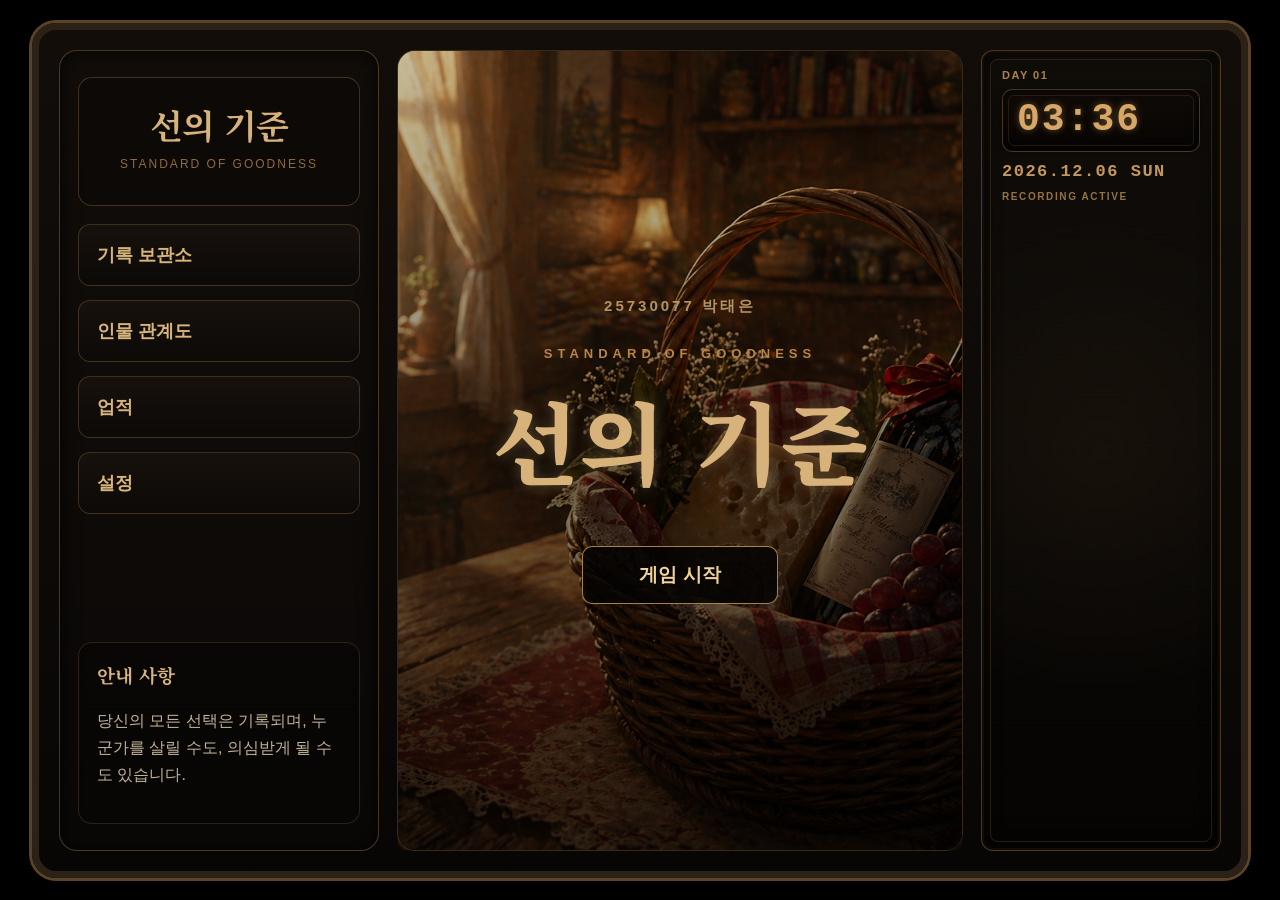
==== index.html @ c44185b0 "Initial commit" ====
<!DOCTYPE html>
<html lang="ko">
<head>
  <meta charset="UTF-8">
  <title>선의 기준</title>

  <!-- ============================== -->
  <!-- 스타일 연결 -->
  <!-- ============================== -->
  <link rel="stylesheet" href="style.css">
</head>

<body>

  <!-- ============================== -->
  <!-- 🎮 게임 전체 프레임 -->
  <!-- ============================== -->
  <div id="game">


    <!-- ============================== -->
    <!-- 📚 왼쪽 사이드 패널 -->
    <!-- ============================== -->
    <aside id="left-panel">

      <!-- 게임 로고 -->
      <div class="panel-logo">
        <h1>선의 기준</h1>
        <p>STANDARD OF GOODNESS</p>
      </div>

      <!-- 메뉴 버튼 -->
      <div class="side-menu">

      <button class="side-btn" id="archive-button">
      기록 보관소
       </button>

       <!-- 인물 관계도 버튼 -->
      <button class="side-btn" id="relation-button">
        인물 관계도
      </button>

        <button class="side-btn">
          업적
        </button>

        <button class="side-btn">
          설정
        </button>

      </div>

      <!-- 안내 문구 -->
      <div class="notice-box">
        <h3>안내 사항</h3>

      <p id="notice-text">
      당신의 모든 선택은 기록되며,
      누군가를 살릴 수도,
      의심받게 될 수도 있습니다.
    </p>
      </div>

    </aside>

    <!-- ============================== -->
    <!-- ✨ 구글 폰트 -->
    <!-- ============================== -->

    <link rel="preconnect" href="https://fonts.googleapis.com">
    <link rel="preconnect" href="https://fonts.gstatic.com" crossorigin>

    <link href="https://fonts.googleapis.com/css2?family=Noto+Serif+KR:wght@400;700;900&display=swap" rel="stylesheet">



    <!-- ============================== -->
    <!-- 🖥️ 중앙 메인 게임 화면 -->
    <!-- ============================== -->
    <main id="main-screen">


      
<!-- ============================== -->
<!-- 🌘 게임 시작 전 오프닝 -->
<!-- ============================== -->
<div id="start-overlay">

  <!-- 타이틀 화면 -->
  <div id="title-screen">
    <div class="start-student">
      25730077 박태은
    </div>

    <p class="start-subtitle">
      STANDARD OF GOODNESS
    </p>

    <h1 class="start-title">
      선의 기준
    </h1>

    <button id="real-start-button">
      게임 시작
    </button>
  </div>

  <!-- 제작자 메시지 화면 -->
  <div id="before-message-screen">
    <div class="before-message-box">

      <p>
      해당 게임은 스토리가 매우 중요하며,<br>
      스토리를 똑바로 읽지 않으시면 플레이와 몰입에 큰 지장이 있을 수 있습니다.<br>
<br>
      당신의 선택은, 한 사람과 한 아이의 가치관, 기준, 윤리를 뒤 흔들거라는걸 인지해 주시기 바랍니다.
      </p>

    </div>
  </div>

</div>



<!-- ============================== -->
<!-- 📊 상단 상태 정보 바 -->
<!-- ============================== -->
<div id="top-bar">

  <!-- 신뢰 수치 -->
  <div class="top-stat">
    <div class="stat-icon">
      <img src="images/icon1.png" alt="Trust Icon">
    </div>

    <div>
      <div class="stat-main">
        신뢰 <span id="trust-value">0</span>
      </div>

      <div class="stat-sub">
        TRUST
      </div>
    </div>
  </div>

  <div class="top-divider"></div>

  <!-- 의심 수치 -->
  <div class="top-stat">
    <div class="stat-icon">
      <img src="images/icon2.png" alt="Doubt Icon">
    </div>

    <div>
      <div class="stat-main">
        의심 <span id="doubt-value">0</span>
      </div>

      <div class="stat-sub">
        DOUBT
      </div>
    </div>
  </div>

  <div class="top-divider"></div>

  <!-- 정보 수치 -->
  <div class="top-stat">
    <div class="stat-icon">
      <img src="images/icon3.png" alt="Info Icon">
    </div>

    <div>
      <div class="stat-main">
        정보 <span id="info-value">0</span>
      </div>

      <div class="stat-sub">
        INFO
      </div>
    </div>
  </div>

  <div class="top-divider"></div>

<!-- 정신력 수치 -->
<div class="top-stat">
  <div class="stat-icon">
    <img src="images/icon4.png" alt="Mental Icon">
  </div>

  <div>
    <div class="stat-main">
      정신력 <span id="mental-value">10</span>
    </div>

    <div class="stat-sub">
      MENTAL
    </div>
  </div>
</div>

<!-- 현재 상태 -->
<div class="top-stat status-stat">
  <div>
    <div class="stat-main">
      <span id="route-status">상태: 불명</span>
    </div>

    <div class="stat-sub">
      STATUS : UNKNOWN
    </div>
  </div>
</div>

</div>

      <!-- ============================== -->
      <!-- 🖼️ 배경 화면 -->
      <!-- ============================== -->
      <div id="background"></div>


      <!-- ============================== -->
      <!-- 🌑 화면 페이드 효과 -->
      <!-- ============================== -->
      <div id="fade-screen"></div>


      <!-- ============================== -->
      <!-- 💬 대사 UI -->
      <!-- ============================== -->
      <div id="dialogue-ui">

        <!-- 화자 이름 -->
        <div id="speaker-name"></div>

        <!-- 대사 박스 -->
        <div id="dialogue-box">
          <p id="dialogue"></p>
        </div>

      </div>


      <!-- ============================== -->
      <!-- ⚔️ 선택지 영역 -->
      <!-- ============================== -->
      <div id="choices"></div>

      <!-- ============================== -->
      <!-- 🎲 정신력 주사위 연출 오버레이 -->
      <!-- ============================== -->
      <div id="mental-roll-overlay">
        <div id="mental-roll-box">
          <div class="mental-roll-title">MENTAL DAMAGE</div>
          <div id="mental-roll-number">0</div>
          <div id="mental-roll-text">정신력 피해를 계산 중입니다.</div>
          <div id="mental-roll-text">정신력 피해를 계산 중입니다.</div>

        <button id="mental-roll-confirm">
          확인
        </button>
        </div>
      </div>


      <!-- ============================== -->
      <!-- 🔔 아이템 획득 토스트 -->
      <!-- ============================== -->
      <div id="toast"></div>



      <!-- ============================== -->
      <!-- 🧺 인벤토리 버튼 -->
      <!-- ============================== -->
      <button id="inventory-button">
        <img src="images/Basket.svg" alt="Basket">
      </button>


      <!-- ============================== -->
      <!-- 🧺 인벤토리 패널 -->
      <!-- ============================== -->
      <div id="inventory-panel">

        <h3>바구니</h3>

        <ul id="inventory-list"></ul>

        <div id="item-description">
          아이템을 선택하세요.
        </div>

      </div>

    </main>

    <!-- ============================== -->
    <!-- 📁 기록 보관소 패널 -->
    <!-- ============================== -->
    <div id="record-panel">

      <h3>기록 보관소</h3>

      <ul id="record-list"></ul>

    </div>

    <!-- ============================== -->
    <!-- ⚙️ 설정 패널 -->
    <!-- ============================== -->
    <div id="settings-panel">

      <h3>설정</h3>

      <div class="setting-item">
        <label>배경 음악</label>
        <input type="range" id="master-volume" min="0" max="1" step="0.1" value="0.5">
      </div>

      <div class="setting-item">
        <label>타자 소리</label>
        <input type="range" id="typing-volume" min="0" max="1" step="0.1" value="0.35">
      </div>

      <div class="setting-item">
        <label>클릭 소리</label>
        <input type="range" id="click-volume" min="0" max="1" step="0.1" value="1">
      </div>

    </div>

    <!-- ============================== -->
    <!-- 👥 인물 관계도 패널 -->
    <!-- ============================== -->
    <div id="relation-panel">
      <h3>인물 관계도</h3>

      <ul id="relation-list">
        <li data-person="mother">엄마</li>
        <li data-person="father">아빠</li>
        <li data-person="grandmother">할머니</li>
        <li data-person="grandfather">할아버지</li>
      </ul>

      <div id="relation-description">
        인물을 선택하세요.
      </div>
    </div>



    <!-- ============================== -->
    <!-- 🕒 현재 시간 / 감시 기록 시간 -->
    <!-- ============================== -->
    <div class="info-card time-card">

     <div class="clock-label">
      DAY 01
    </div>

      <!-- ============================== -->
      <!-- 🕒 시간 표시 박스 -->
      <!-- ============================== -->
      <div class="clock-display">

        <div class="clock-time" id="clock-time">
          14:03
        </div>

      </div>

      <div class="clock-date" id="clock-date">
        2066.05.08 MON
      </div>

      <div class="clock-status">
        RECORDING ACTIVE
      </div>

    </div>

    </aside>

  </div>



  <!-- ============================== -->
  <!-- 📜 씬 데이터 -->
  <!-- ============================== -->
  <script src="scenes.js"></script>


  <!-- ============================== -->
  <!-- ⚙️ 메인 게임 로직 -->
  <!-- ============================== -->
  <script src="script.js"></script>

</body>
</html>
---- style.css ----
/* ============================= */
/* 전체 화면 중앙 정렬 */
/* ============================= */
body {
  margin: 0;
  background: black;
  color: white;
  font-family: sans-serif;

  height: 100vh;
  display: flex;
  justify-content: center;
  align-items: center;
}


/* ============================= */
/* 게임 화면 */
/* ============================= */
#game {
  width: 96vw;
  height: calc(90vw * 0.5625);
  max-width: 1750px;
  max-height: 720px;

  position: relative;
  overflow: hidden;

  background: black;
  border: 2px solid red;
}


/* ============================= */
/* 배경 이미지 */
/* ============================= */
#background {
  width: 100%;
  height: 100%;

  position: absolute;
  top: 0;
  left: 0;

  background-image: url("images/Scene1_BG.png");
  background-size: cover;
  background-position: center;
  background-repeat: no-repeat;

  z-index: 0;
}


/* ============================= */
/* 상단 정보 바 */
/* ============================= */
#top-bar {
  position: absolute;
  top: 0;
  left: 0;

  width: 100%;
  height: 44px;

  background: rgba(20, 20, 20, 0.9);
  border-bottom: 1px solid #555;

  display: flex;
  justify-content: space-between;
  align-items: center;

  padding: 0 28px;
  box-sizing: border-box;

  z-index: 50;
}


/* ============================= */
/* 작품 제목 */
/* ============================= */
#game-title {
  font-size: 18px;
  font-weight: bold;
  color: white;
}


/* ============================= */
/* 상태 값 */
/* ============================= */
#status-values {
  font-size: 14px;
  color: #ddd;
  letter-spacing: 0.5px;
}


/* ============================= */
/* 대사 UI 전체 영역 */
/* ============================= */
#dialogue-ui {
  position: absolute;
  left: 0;
  bottom: 0%;

  width: 100%;
  height: 200px;

  z-index: 20;
  pointer-events: none;
}


/* ====================================================== */
/* 💬 대화창 리디자인 */
/* ====================================================== */

#dialogue-box {
  position: absolute;
  left: 0;
  bottom: 0;

  width: 100%;
  height: 210px;

  background:
    linear-gradient(
      180deg,
      rgba(10,8,7,0.15),
      rgba(8,6,5,0.82)
    );

  border-top:
    1px solid rgba(190,140,75,0.25);

  box-shadow:
    inset 0 0 20px rgba(0,0,0,0.7);

  backdrop-filter: blur(2px);

  box-sizing: border-box;
}


/* ============================= */
/* 대사 텍스트 (수정됨: 가독성 향상) */
/* ============================= */
#dialogue {
  position: absolute;
  left: 5%;
  top: 30px; 

  width: 55%;
  margin: 0;

  color: white;
  font-size: clamp(14px, 1.2vw, 20px);
  line-height: 1.7;
  font-weight: 600;

  word-break: keep-all;
  z-index: 999;

  /* 투명 배경에서 가독성을 높이기 위해 텍스트 쉐도우 추가 */
  text-shadow: 1px 1px 2px rgba(0,0,0,0.8);
}


/* ============================= */
/* 화자 이름 박스 */
/* ============================= */
#speaker-name {
  position: absolute;

  left: 5%;
  top: 0;

  min-width: 110px;
  padding: 10px 24px;

  background: rgba(0, 0, 0, 0.96);
  border: 3px solid rgba(255, 255, 255, 0.9);

  color: white;
  font-size: 20px;
  font-weight: 800;
  text-align: center;

  box-sizing: border-box;
  z-index: 30;
}


/* ============================= */
/* 선택지 영역 */
/* ============================= */
#choices {
  position: absolute;
  right: 5%;
  bottom: 25px; 

  width: 30%;

  z-index: 40;
  pointer-events: auto;
}


/* ====================================================== */
/* ⚔️ 선택지 버튼 리디자인 */
/* ====================================================== */

#choices button {
  display: block;

  width: 100%;
  margin-bottom: 12px;

  padding: 16px 22px;

  background:
    linear-gradient(
      180deg,
      rgba(22,15,10,0.92),
      rgba(8,6,5,0.96)
    );

  border: 1px solid rgba(180,140,80,0.35);
  border-radius: 10px;

  color: #f2e6d0;

  text-align: left;
  font-size: 17px;
  font-weight: 700;

  cursor: pointer;

  box-shadow:
    inset 0 0 10px rgba(0,0,0,0.8);

  transition: all 0.2s ease;
}


/* ====================================================== */
/* ⚔️ 선택지 버튼 Hover */
/* ====================================================== */

#choices button:hover {
  transform: translateX(6px);

  border-color: rgba(255,190,110,0.85);

  background:
    linear-gradient(
      180deg,
      rgba(40,24,16,0.96),
      rgba(12,8,6,0.96)
    );

  box-shadow:
    0 0 14px rgba(255,180,90,0.15);
}

/* ============================= */
/* 긴급 초기화: 빈 화자 박스 제거 */
/* ============================= */
#speaker-name {
  display: none !important;
}

#speaker-name.show {
  display: block !important;

  position: absolute !important;
  left: 5% !important;
  top: -40px !important;

  min-width: 110px !important;
  padding: 10px 24px !important;

  background: rgba(0, 0, 0, 0.96) !important;
  border: 3px solid white !important;

  color: white !important;
  font-size: clamp(16px, 1.4vw, 20px) !important;
  font-weight: 800 !important;
  text-align: center !important;

  box-sizing: border-box !important;
  z-index: 30 !important;
}


/* ============================= */
/* 추적 상태 표시 */
/* ============================= */
#route-status {
  font-weight: 800;
}

/* 감시됨 상태 */
#route-status.watched {
  color: #ff4b4b;
  animation: warningBlink 0.8s infinite;
}

/* 미기록 상태 */
#route-status.hidden {
  color: #7cffc4;
}

/* 아직 결정 안 됨 */
#route-status.unknown {
  color: #cccccc;
}

@keyframes warningBlink {
  0% {
    opacity: 1;
  }

  50% {
    opacity: 0.25;
  }

  100% {
    opacity: 1;
  }
}

/* ============================= */
/* 상태 숫자 변화 효과 */
/* ============================= */
.stat-change {
  color: #ff4b4b !important;
  animation: statNumberFlash 0.45s ease;
}

@keyframes statNumberFlash {
  0% {
    transform: scale(1);
    opacity: 1;
  }

  50% {
    transform: scale(1.35);
    opacity: 0.4;
  }

  100% {
    transform: scale(1);
    opacity: 1;
  }
}

#trust-value,
#doubt-value,
#info-value,
#mental-value {
  display: inline-block;
  color: white;
  font-weight: 800;
}


/* ====================================================== */
/* 🧺 인벤토리 버튼 리디자인 */
/* ====================================================== */

#inventory-button {
  position: absolute;

  top: 92px;
  right: 28px;

  width: 58px;
  height: 58px;

  padding: 0;

  background:
    linear-gradient(180deg, rgba(22,15,10,0.95), rgba(7,5,4,0.95));

  border: 1px solid rgba(200,150,80,0.45);
  border-radius: 12px;

  cursor: pointer;
  z-index: 100;

  display: flex;
  justify-content: center;
  align-items: center;

  box-shadow:
    inset 0 0 12px rgba(0,0,0,0.8),
    0 0 10px rgba(0,0,0,0.5);

  transition: all 0.2s ease;
}

#inventory-button:hover {
  transform: scale(1.06);

  border-color: rgba(255,190,110,0.9);

  box-shadow:
    inset 0 0 12px rgba(0,0,0,0.8),
    0 0 16px rgba(255,180,90,0.2);
}

/* ============================= */
/* 🧺 바구니 패널 */
/* ============================= */
#inventory-panel {
  display: none;
  position: absolute;

  top: 120px;
  right: 28px;

  width: 220px;
  padding: 16px;

  background: rgba(0, 0, 0, 0.9);
  border: 2px solid white;

  color: white;
  z-index: 100;
}




#inventory-panel.show {
  display: block;
}

/* ============================= */
/* 🧺 바구니 내부 설명 패널 */
/* ============================= */

#inventory-list li {
  cursor: pointer;
  margin-bottom: 6px;
}

#inventory-list li:hover {
  color: #ffcc66;
}

#item-description {
  margin-top: 12px;
  padding-top: 10px;
  border-top: 1px solid #aaa;
  font-size: 14px;
  color: #ddd;
}

/* ============================= */
/* 💥 화면 흔들림 효과 */
/* ============================= */
.shake {
  animation: shake 0.3s;
}

@keyframes shake {
  0% { transform: translate(0, 0); }
  25% { transform: translate(-10px, 5px); }
  50% { transform: translate(10px, -5px); }
  75% { transform: translate(-5px, 5px); }
  100% { transform: translate(0, 0); }
}


/* ============================= */
/* ⚡ 화면 깜빡임 효과 */
/* ============================= */
.flash {
  animation: flash 0.2s;
}

@keyframes flash {
  0% { background-color: white; }
  100% { background-color: transparent; }
}

/* ============================= */
/* 🔔 기본 토스트 알림 */
/* 아이템 획득 같은 일반 알림 */
/* ============================= */
#toast {
  position: absolute;
  top: 110px;
  right: 32px;

  min-width: 260px;
  padding: 14px 20px;

  background:
    linear-gradient(
      180deg,
      rgba(22, 15, 10, 0.96),
      rgba(8, 6, 5, 0.98)
    );

  color: #f0d39b;

  border: 1px solid rgba(220, 170, 90, 0.75);
  border-radius: 12px;

  font-family: "Noto Serif KR", serif;
  font-size: 16px;
  font-weight: 800;
  text-align: center;

  opacity: 0;
  pointer-events: none;

  transform: translateY(-12px);

  transition:
    opacity 0.25s ease,
    transform 0.25s ease;

  box-shadow:
    0 0 18px rgba(0, 0, 0, 0.65),
    inset 0 0 12px rgba(0, 0, 0, 0.85);

  z-index: 9999;
}


/* ============================= */
/* 🔔 기본 토스트 표시 상태 */
/* ============================= */
#toast.show {
  opacity: 1;
  transform: translateY(0);
}


/* ============================= */
/* 🚨 경고 토스트 */
/* 편지 없음 / 실패 안내 전용 */
/* ============================= */
#toast.error {
  left: 50%;
  top: 50%;
  right: auto;

  min-width: 420px;
  padding: 26px 34px;

  background:
    linear-gradient(
      180deg,
      rgba(32, 6, 6, 0.96),
      rgba(8, 3, 3, 0.98)
    );

  color: #ff4b4b;

  border: 2px solid rgba(255, 60, 60, 0.85);
  border-radius: 14px;

  font-size: 26px;
  font-weight: 900;

  transform: translate(-50%, -50%) scale(0.85);

  box-shadow:
    0 0 30px rgba(255, 40, 40, 0.25),
    inset 0 0 18px rgba(0, 0, 0, 0.9);
}


/* ============================= */
/* 🚨 경고 토스트 표시 상태 */
/* ============================= */
#toast.error.show {
  opacity: 1;
  transform: translate(-50%, -50%) scale(1);
}

/* ============================= */
/* 💥 경고 토스트 등장 효과 */
/* ============================= */

@keyframes toastBoom {

  0% {
    opacity: 0;
    transform: translate(-50%, -50%) scale(2.4);
    filter: blur(10px);
  }

  35% {
    opacity: 1;
    transform: translate(-50%, -50%) scale(0.82);
    filter: blur(0px);
  }

  55% {
    transform: translate(-50%, -50%) scale(1.08);
  }

  100% {
    opacity: 1;
    transform: translate(-50%, -50%) scale(1);
  }
}

/* ============================= */
/* 화면 페이드 전환 */
/* ============================= */
#fade-screen {
  position: absolute;
  inset: 0;

  background: black;
  opacity: 0;
  pointer-events: none;

  z-index: 9999;
  transition: opacity 0.8s ease;
}

#fade-screen.show {
  opacity: 1;
}

/* ====================================================== */
/* 🎮 전체 게임 프레임 레이아웃 */
/* ====================================================== */

#game {
  width: 95vw;
  height: 95vh;

  max-width: 1700px;
  max-height: 950px;

  display: grid;
  grid-template-columns: 320px 1fr 240px;
  gap: 18px;

  padding: 20px;
  box-sizing: border-box;

  background:
    linear-gradient(180deg, #120d09 0%, #080605 100%);

  border: 7px solid #2c2116;
  border-radius: 24px;

    box-shadow:
    0 0 0 3px #5a4328,
    0 0 60px rgba(0,0,0,0.85);

  overflow: hidden;
}



/* ====================================================== */
/* 📚 왼쪽 패널 */
/* ====================================================== */

#left-panel {
  display: flex;
  flex-direction: column;

  /* 위아래 공간 자동 분배 */
  justify-content: space-between;

  gap: 18px;

  /* 패널 내부 여백 증가 */
  padding: 26px 18px;

  background:
    linear-gradient(180deg, #120d09 0%, #0a0807 100%);

  border: 1px solid rgba(180, 140, 80, 0.35);
  border-radius: 18px;

  box-shadow:
    inset 0 0 20px rgba(0,0,0,0.8);
}



/* ====================================================== */
/* 🏛️ 로고 영역 */
/* ====================================================== */

.panel-logo {
  padding: 22px 16px;

  border: 1px solid rgba(180, 140, 80, 0.3);
  border-radius: 14px;

  background: rgba(0,0,0,0.25);

  text-align: center;
}

.panel-logo h1 {
  margin: 0;

  color: #d7b27a;
  font-size: 34px;
  font-weight: 800;
}

.panel-logo p {
  margin-top: 8px;

  color: #8f6b3d;
  font-size: 12px;
  letter-spacing: 2px;
}



/* ====================================================== */
/* 📂 사이드 메뉴 */
/* ====================================================== */

.side-menu {
  display: flex;
  flex-direction: column;
  gap: 14px;
}



/* ====================================================== */
/* 📜 사이드 버튼 */
/* ====================================================== */

.side-btn {
  width: 100%;
  padding: 18px;

  background:
    linear-gradient(180deg, #17110c 0%, #0c0907 100%);

  border: 1px solid rgba(180, 140, 80, 0.28);
  border-radius: 12px;

  color: #d8b57c;

  font-size: 18px;
  font-weight: 700;
  text-align: left;

  cursor: pointer;
  transition: all 0.2s ease;
}

.side-btn:hover {
  transform: translateX(6px);

  border-color: rgba(220,170,90,0.8);

  background:
    linear-gradient(180deg, #24170f 0%, #120d09 100%);

    box-shadow: 0 0 15px rgba(255,180,100,0.18);
}



/* ====================================================== */
/* 📢 안내 사항 박스 */
/* ====================================================== */

.notice-box {
  margin-top: auto;

  padding: 18px;

  border: 1px solid rgba(180,140,80,0.2);
  border-radius: 14px;

  background: rgba(0,0,0,0.25);
}

.notice-box h3 {
  margin-top: 0;

  color: #d8b57c;
}

.notice-box p {
  color: #c2b29a;
  line-height: 1.7;
}



/* ====================================================== */
/* 🖥️ 중앙 메인 화면 */
/* ====================================================== */

#main-screen {
  position: relative;

  overflow: hidden;

  border: 1px solid rgba(180,140,80,0.3);
  border-radius: 18px;

  background: black;

  box-shadow:
    inset 0 0 25px rgba(0,0,0,0.8);
}



/* ====================================================== */
/* 📡 오른쪽 패널 */
/* ====================================================== */

#right-panel {
  display: flex;
  flex-direction: column;
  gap: 18px;
}



/* ====================================================== */
/* 📦 정보 카드 */
/* ====================================================== */

.info-card {
  padding: 18px;

  background:
    linear-gradient(180deg, #120d09 0%, #090706 100%);

  border: 1px solid rgba(180,140,80,0.28);
  border-radius: 14px;

  box-shadow:
    inset 0 0 16px rgba(0,0,0,0.8);
}



/* ====================================================== */
/* 🕒 시계 */
/* ====================================================== */

.clock-time {
  color: #d7b27a;

  font-size: 42px;
  font-weight: 800;
}

.clock-date {
  margin-top: 8px;

  color: #a78659;
}

/* ====================================================== */
/* 🕒 시간 카드 디테일 */
/* ====================================================== */

.clock-label {
  margin-bottom: 8px;

  color: #8f6b3d;
  font-size: 11px;
  font-weight: 800;
  letter-spacing: 2px;
}

.clock-status {
  margin-top: 14px;

  color: rgba(255, 190, 110, 0.65);
  font-size: 11px;
  font-weight: 800;
  letter-spacing: 1.5px;
}

/* ====================================================== */
/* 🕒 시간 카드 - 오래된 디지털 표시창 스타일 */
/* ====================================================== */

.time-card {
  position: relative;

  padding: 18px 20px;

  background:
    radial-gradient(circle at center, rgba(80, 55, 30, 0.18), transparent 60%),
    linear-gradient(180deg, #100d09 0%, #050403 100%);

  border: 1px solid rgba(160, 115, 65, 0.45);
  border-radius: 12px;

  box-shadow:
    inset 0 0 18px rgba(0,0,0,0.95),
    inset 0 0 0 2px rgba(40,25,12,0.8);
}

/* ====================================================== */
/* 🕒 시간 카드 안쪽 얇은 테두리 */
/* ====================================================== */

.time-card::before {
  content: "";
  position: absolute;
  inset: 8px;

  border: 1px solid rgba(160, 115, 65, 0.22);
  border-radius: 8px;

  pointer-events: none;
}

/* ====================================================== */
/* 🕒 DAY 표시 */
/* ====================================================== */

.clock-label {
  margin-bottom: 4px;

  font-size: 11px;
  font-weight: 800;
  letter-spacing: 1.5px;

  color: rgba(220, 170, 100, 0.75);
}

/* ====================================================== */
/* 🕒 메인 시간 표시 */
/* ====================================================== */

.clock-time {
  margin-top: -2px;

  font-family: "Courier New", monospace;
  font-size: 38px;
  font-weight: 800;
  letter-spacing: 2px;

  color: #d6a766;

  text-shadow:
    0 0 6px rgba(214, 167, 102, 0.35),
    0 0 14px rgba(214, 167, 102, 0.15);
}

/* ====================================================== */
/* 🕒 날짜 표시 */
/* ====================================================== */

.clock-date {
  margin-top: 6px;

  font-family: "Courier New", monospace;
  font-size: 17px;
  font-weight: 700;
  letter-spacing: 1.5px;

  color: #c4975c;
}

/* ====================================================== */
/* 🕒 기록 상태 표시 */
/* ====================================================== */

.clock-status {
  margin-top: 10px;

  font-size: 10px;
  font-weight: 800;
  letter-spacing: 1.6px;

  color: rgba(220, 170, 100, 0.65);
}

/* ====================================================== */
/* 🕒 시간 표시 전용 프레임 */
/* ====================================================== */

.clock-display {
  position: relative;

  margin-top: 8px;
  margin-bottom: 10px;

  padding: 10px 14px;

  background:
    linear-gradient(
      180deg,
      rgba(18,12,8,0.95),
      rgba(6,4,3,0.98)
    );

  border: 1px solid rgba(190,140,75,0.35);
  border-radius: 10px;

  box-shadow:
    inset 0 0 12px rgba(0,0,0,0.9),
    0 0 8px rgba(0,0,0,0.4);
}

/* ====================================================== */
/* 🕒 시간 프레임 안쪽 장식선 */
/* ====================================================== */

.clock-display::before {
  content: "";

  position: absolute;
  inset: 5px;

  border: 1px solid rgba(190,140,75,0.15);
  border-radius: 6px;

  pointer-events: none;
}



/* ====================================================== */
/* ⚠️ 위험 상태 텍스트 */
/* ====================================================== */

.danger-text {
  color: #ff4d4d;
  font-weight: 800;
}



/* ====================================================== */
/* 📅 캘린더 */
/* ====================================================== */

.calendar-box {
  margin-top: 12px;

  color: #d8c2a1;
  line-height: 2;
}

/* ====================================================== */
/* 🎥 중앙 화면 확대 효과 */
/* ====================================================== */

#background {
  transition: transform 8s ease;
}

#main-screen:hover #background {
  transform: scale(1.03);
}

/* ====================================================== */
/* ⚠️ 감시 상태 경고 애니메이션 */
/* ====================================================== */

.danger-text {
  animation: dangerPulse 1.5s infinite;
}

@keyframes dangerPulse {

  0% {
    opacity: 1;
  }

  50% {
    opacity: 0.45;
  }

  100% {
    opacity: 1;
  }

}

/* ====================================================== */
/* 📊 상단 상태 정보 바 디자인 */
/* ====================================================== */

#top-bar {
  height: 82px;

  display: grid;
  grid-template-columns: 1fr 1px 1fr 1px 1fr 1px 1.15fr 1px 1.35fr;
  align-items: center;

  padding: 0 28px;
  box-sizing: border-box;

  background:
    linear-gradient(180deg, rgba(20, 13, 8, 0.96), rgba(6, 5, 4, 0.96));

  border: 1px solid rgba(190, 140, 75, 0.42);
  border-radius: 12px;

  color: #d8b57c;

  z-index: 80;
}

#route-status {
  white-space: nowrap;
}

.top-stat {
  min-width: 0;
}

.stat-main {
  white-space: nowrap;
  font-size: 20px;
}

.stat-sub {
  white-space: nowrap;
}

/* ====================================================== */
/* 🖼️ 상단 상태 아이콘 이미지 */
/* ====================================================== */

.stat-icon img {
  width: 38px;
  height: 38px;

  object-fit: contain;

  filter: drop-shadow(0 0 6px rgba(255,180,100,0.18));
}

/* ====================================================== */
/* 📊 상단 상태 항목 */
/* ====================================================== */

.top-stat {
  display: flex;
  align-items: center;
  justify-content: center;
  gap: 16px;
}

/* ====================================================== */
/* 🖼️ 상단 상태 아이콘 영역 */
/* ====================================================== */

.stat-icon {
  width: 42px;
  height: 42px;

  display: flex;
  justify-content: center;
  align-items: center;

  overflow: hidden;

  font-size: 0;
  line-height: 0;
}

/* ====================================================== */
/* 📊 상단 상태 메인 텍스트 */
/* ====================================================== */

.stat-main {
  font-size: 22px;
  font-weight: 800;
  color: #d8b57c;
}

/* ====================================================== */
/* 📊 현재 상태 칸 위치 조정 */
/* ====================================================== */

.status-stat {
  padding-left: 110px;
}

/* ====================================================== */
/* 📊 상단 상태 영어 보조 텍스트 */
/* ====================================================== */

.stat-sub {
  margin-top: 4px;

  font-size: 11px;
  font-weight: 800;
  letter-spacing: 1.5px;
  color: #a77a43;
}

/* ====================================================== */
/* 📊 상단 상태 구분선 */
/* ====================================================== */

.top-divider {
  position: relative;

  width: 1px;
  height: 52px;

  background:
    linear-gradient(
      180deg,
      transparent,
      rgba(255, 190, 106, 0.55),
      transparent
    );

  opacity: 0.9;
}

/* 가운데 짧은 장식선 추가 */

.top-divider::before {
  content: "";

  position: absolute;
  left: -6px;
  top: 50%;

  width: 12px;
  height: 1px;

  background: rgba(200, 150, 85, 0.45);

  transform: translateY(-50%);
}

/* ====================================================== */
/* 🖼️ 상단 상태 아이콘 이미지 */
/* ====================================================== */

.stat-icon img {
  width: 42px;
  height: 42px;

  object-fit: contain;

  filter: drop-shadow(0 0 6px rgba(255,180,100,0.18));
}

/* ====================================================== */
/* 📊 상단 상태바 장식 프레임 강화 */
/* ====================================================== */

#top-bar {
  position: absolute;

  border: 1px solid rgba(194, 139, 70, 0.55);
  border-radius: 10px;

  background:
    linear-gradient(180deg, rgba(22, 15, 10, 0.98), rgba(5, 4, 3, 0.98));

  box-shadow:
    inset 0 0 18px rgba(0, 0, 0, 0.9),
    inset 0 0 0 2px rgba(80, 50, 25, 0.45),
    0 0 10px rgba(0, 0, 0, 0.8);
}

/* ====================================================== */
/* 📊 상단 상태바 안쪽 얇은 장식선 */
/* ====================================================== */

#top-bar::before {
  content: "";
  position: absolute;
  inset: 7px;

  border: 1px solid rgba(177, 120, 58, 0.38);
  border-radius: 7px;

  pointer-events: none;
}

/* ====================================================== */
/* 📊 상단 상태바 모서리 장식 */
/* ====================================================== */

#top-bar::after {
  content: "";
  position: absolute;
  inset: 10px;

  background:
    linear-gradient(#b88a4a, #b88a4a) left top / 22px 1px no-repeat,
    linear-gradient(#b88a4a, #b88a4a) left top / 1px 22px no-repeat,

    linear-gradient(#b88a4a, #b88a4a) right top / 22px 1px no-repeat,
    linear-gradient(#b88a4a, #b88a4a) right top / 1px 22px no-repeat,

    linear-gradient(#b88a4a, #b88a4a) left bottom / 22px 1px no-repeat,
    linear-gradient(#b88a4a, #b88a4a) left bottom / 1px 22px no-repeat,

    linear-gradient(#b88a4a, #b88a4a) right bottom / 22px 1px no-repeat,
    linear-gradient(#b88a4a, #b88a4a) right bottom / 1px 22px no-repeat;

  opacity: 0.65;
  pointer-events: none;
}

/* ====================================================== */
/* 📊 상단 상태 항목을 장식선 위로 올림 */
/* ====================================================== */

.top-stat,
.top-divider {
  position: relative;
  z-index: 2;
}

/* ====================================================== */
/* 📊 상단 상태 구분선 디테일 */
/* ====================================================== */

.top-divider {
  width: 1px;
  height: 46px;

  background:
    linear-gradient(
      180deg,
      transparent,
      rgba(190, 140, 75, 0.45),
      transparent
    );
}

/* ====================================================== */
/* 📊 상단 상태 아이콘 금빛 보정 */
/* ====================================================== */

.stat-icon img {
  filter:
    sepia(1)
    saturate(1.4)
    brightness(1.15)
    drop-shadow(0 0 5px rgba(220, 160, 80, 0.28));
}

/* ====================================================== */
/* 📊 상단 상태 텍스트 그림자 */
/* ====================================================== */

.stat-main,
.stat-sub {
  text-shadow: 0 0 6px rgba(215, 178, 122, 0.18);
}

/* ====================================================== */
/* ✨ 고급 폰트 적용 */
/* ====================================================== */

/* 게임 제목 */
.panel-logo h1 {
  font-family: "Noto Serif KR", serif;

  font-weight: 700;
  letter-spacing: -1px;
}

/* 버튼 */
.side-btn {
  font-family: "Pretendard", sans-serif;

  font-weight: 600;
}

/* 안내 사항 제목 */
.notice-box h3 {
  font-family: "Noto Serif KR", serif;

  font-weight: 700;
}

/* 안내 사항 본문 */
.notice-box p {
  font-family: "Pretendard", sans-serif;

  font-weight: 400;
}

/* ====================================================== */
/* 📢 안내 사항 문구 전환 효과 */
/* ====================================================== */

#notice-text {
  transition: opacity 0.4s ease;
}

/* ====================================================== */
/* 👥 인물 관계도 패널 위치 조정 */
/* ====================================================== */

#relation-panel {
  display: none;

  position: absolute;
  top: 250px;
  left: 245px;
  transform: none;

  width: 340px;
  padding: 20px;

  background:
    linear-gradient(180deg, rgba(18,12,8,0.96), rgba(6,4,3,0.98));

  border: 1px solid rgba(190,140,75,0.45);
  border-radius: 14px;

  color: #f2e6d0;
  z-index: 200;

  box-shadow:
    inset 0 0 16px rgba(0,0,0,0.85),
    0 0 20px rgba(0,0,0,0.6);
}

#relation-panel.show {
  display: block;
}

#relation-panel h3 {
  margin-top: 0;
  color: #f0c987;
}

#relation-list {
  padding-left: 18px;
}

#relation-list li {
  margin-bottom: 10px;
  cursor: pointer;
  color: #d8b57c;
  font-weight: 700;
}

#relation-list li:hover {
  color: #fff2c7;
}

#relation-description {
  margin-top: 14px;
  padding-top: 12px;

  border-top: 1px solid rgba(190,140,75,0.3);

  font-size: 14px;
  line-height: 1.7;
  color: #ddd0bd;
}




/* ====================================================== */
/* 🌘 게임 시작 전 오프닝 */
/* ====================================================== */

#start-overlay {
  position: absolute;
  inset: 0;
  z-index: 9000;

  background: black;
  overflow: hidden;
}

/* 타이틀 화면 */
#title-screen {
  position: absolute;
  inset: 0;

  display: flex;
  flex-direction: column;
  justify-content: center;
  align-items: center;

  text-align: center;

  background:
    linear-gradient(180deg, rgba(0,0,0,0.2), rgba(0,0,0,0.75)),
    url("images/Scene1_BG.png");

  background-size: cover;
  background-position: center;

  transition: opacity 1s ease;
}

.start-student {
  margin-bottom: 30px;

  color: rgba(215,178,122,0.8);
  font-size: 15px;
  font-weight: 800;
  letter-spacing: 3px;
}

.start-subtitle {
  margin: 0 0 14px;

  color: #b98545;
  font-size: 13px;
  font-weight: 800;
  letter-spacing: 5px;
}

.start-title {
  margin: 0;

  font-family: "Noto Serif KR", serif;
  color: #d7b27a;

  font-size: clamp(60px, 7vw, 110px);
  font-weight: 900;

  text-shadow:
    0 0 14px rgba(215,178,122,0.35),
    0 0 40px black;
}

#real-start-button {
  margin-top: 42px;
  padding: 15px 56px;

  background: rgba(5, 4, 3, 0.88);

  border: 1px solid rgba(220,170,90,0.75);
  border-radius: 10px;

  color: #f0d39b;

  font-size: 19px;
  font-weight: 800;

  cursor: pointer;

  transition: all 0.25s ease;
}

#real-start-button:hover {
  transform: translateY(-3px);
  box-shadow: 0 0 22px rgba(255,180,90,0.25);
}

/* 제작자 메시지 화면 */
#before-message-screen {
  position: absolute;
  inset: 0;

  display: flex;
  justify-content: center;
  align-items: center;

  background: black;

  opacity: 0;
  pointer-events: none;

  transition: opacity 1.2s ease;
}

#before-message-screen.show {
  opacity: 1;
}

.before-message-box {
  width: 70%;
  max-width: 850px;

  text-align: center;

  color: #e5c891;

  font-family: "Noto Serif KR", serif;
  font-size: clamp(20px, 1.6vw, 30px);
  font-weight: 700;
  line-height: 2;

  opacity: 0;
  transform: translateY(16px);

  text-shadow:
    0 0 10px rgba(215,178,122,0.25),
    0 0 24px black;

  transition:
    opacity 1.2s ease,
    transform 1.2s ease;
}

#before-message-screen.show .before-message-box {
  opacity: 1;
  transform: translateY(0);
}

#start-overlay.hide {
  opacity: 0;
  pointer-events: none;
  transition: opacity 1.2s ease;
}

/* ============================== */
/* ⚙️ 설정 패널 */
/* ============================== */
#settings-panel {
  display: none;

  position: absolute;
  left: 250px;
  bottom: 120px;

  width: 300px;
  padding: 20px;

  background:
    linear-gradient(180deg, rgba(18,12,8,0.97), rgba(6,4,3,0.98));

  border: 1px solid rgba(190,140,75,0.4);
  border-radius: 14px;

  z-index: 300;

  color: #f2e6d0;

  box-shadow:
    inset 0 0 16px rgba(0,0,0,0.85),
    0 0 20px rgba(0,0,0,0.6);
}

#settings-panel.show {
  display: block;
}

#settings-panel h3 {
  margin-top: 0;
  color: #f0c987;
}

.setting-item {
  margin-top: 18px;
}

.setting-item label {
  display: block;
  margin-bottom: 8px;

  font-size: 14px;
  color: #d8b57c;
}

.setting-item input[type="range"] {
  width: 100%;
}

/* ============================== */
/* 🔊 음량 슬라이더 골드 테마 */
/* ============================== */

.setting-item input[type="range"] {
  -webkit-appearance: none;
  appearance: none;

  width: 100%;
  height: 6px;

  border-radius: 999px;

  background:
    linear-gradient(
      90deg,
      #c89b5a,
      #f0c987
    );

  outline: none;
}

/* 슬라이더 동그라미 */
.setting-item input[type="range"]::-webkit-slider-thumb {
  -webkit-appearance: none;

  width: 18px;
  height: 18px;

  border-radius: 50%;

  background: #f7d79d;
  border: 2px solid #6d4a1f;

  cursor: pointer;

  box-shadow:
    0 0 8px rgba(255, 210, 120, 0.35);
}

/* Firefox 대응 */
.setting-item input[type="range"]::-moz-range-thumb {
  width: 18px;
  height: 18px;

  border-radius: 50%;

  background: #f7d79d;
  border: 2px solid #6d4a1f;

  cursor: pointer;
}

/* ============================== */
/* 📁 기록 보관소 */
/* ============================== */

#record-panel {
  display: none;

  position: absolute;
  top: 160px;
  left: 250px;

  width: 380px;
  max-height: 520px;

  overflow-y: auto;

  padding: 22px;

  background:
    linear-gradient(
      180deg,
      rgba(18,12,8,0.97),
      rgba(6,4,3,0.98)
    );

  border: 1px solid rgba(190,140,75,0.42);
  border-radius: 14px;

  z-index: 400;

  color: #f2e6d0;

  box-shadow:
    inset 0 0 16px rgba(0,0,0,0.85),
    0 0 20px rgba(0,0,0,0.6);
}

#record-panel.show {
  display: block;
}

/* 제목 */
#record-panel h3 {
  margin-top: 0;
  margin-bottom: 18px;

  color: #f0c987;

  font-size: 22px;
  font-weight: 800;
}

/* 기록 리스트 */
#record-list {
  padding-left: 18px;
  margin: 0;
}

/* 기록 한 줄 */
#record-list li {
  margin-bottom: 14px;

  color: #d8c2a1;

  line-height: 1.7;
  font-size: 15px;
}

/* 스크롤바 */
#record-panel::-webkit-scrollbar {
  width: 8px;
}

#record-panel::-webkit-scrollbar-track {
  background: rgba(20,10,5,0.5);
}

#record-panel::-webkit-scrollbar-thumb {
  background: rgba(200,150,80,0.55);
  border-radius: 999px;
}

/* ====================================================== */
/* 🎲 정신력 주사위 연출 오버레이 */
/* ====================================================== */

#mental-roll-overlay {
  display: none;

  position: absolute;
  inset: 0;

  background: rgba(0, 0, 0, 0.5);

  z-index: 8500;

  justify-content: center;
  align-items: center;
}

#mental-roll-overlay.show {
  display: flex;
}

#mental-roll-box {
  min-width: 360px;
  padding: 34px 44px;

  background:
    linear-gradient(180deg, rgba(24, 14, 10, 0.94), rgba(5, 4, 3, 0.96));

  border: 1px solid rgba(220, 170, 90, 0.75);
  border-radius: 18px;

  text-align: center;

  box-shadow:
    inset 0 0 20px rgba(0,0,0,0.9),
    0 0 40px rgba(0,0,0,0.85);
}

.mental-roll-title {
  color: #d8b57c;
  font-size: 14px;
  font-weight: 900;
  letter-spacing: 3px;
}

#mental-roll-number {
  margin: 18px 0;

  color: #ff4b4b;
  font-size: 86px;
  font-weight: 900;

  text-shadow:
    0 0 12px rgba(255, 75, 75, 0.45),
    0 0 28px rgba(255, 75, 75, 0.25);
}

#mental-roll-number.final {
  animation: mentalRollBoom 0.35s ease;
}

#mental-roll-text {
  color: #f2e6d0;
  font-size: 17px;
  font-weight: 700;
}

@keyframes mentalRollBoom {
  0% {
    transform: scale(1.7);
    opacity: 0.3;
  }

  60% {
    transform: scale(0.9);
    opacity: 1;
  }

  100% {
    transform: scale(1);
  }
}

/* ============================== */
/* 🎲 정신력 연출 확인 버튼 */
/* ============================== */
#mental-roll-confirm {

  margin: 18px auto 0;
  padding: 10px 28px;

  display: none;

  background:
    linear-gradient(
      180deg,
      #3a2415,
      #1b100a
    );

  color: #f5e6c8;

  border:
    1px solid rgba(220, 170, 90, 0.8);

  border-radius: 10px;

  font-family:
    "Noto Serif KR",
    serif;

  font-size: 16px;
  font-weight: 700;

  cursor: pointer;

  box-shadow:
    0 0 12px rgba(0, 0, 0, 0.7),
    inset 0 0 10px rgba(255, 220, 150, 0.08);

  transition:
    transform 0.2s ease,
    background 0.2s ease;
}


/* ============================== */
/* ✨ 정신력 연출 버튼 호버 효과 */
/* ============================== */
#mental-roll-confirm:hover {

  transform: translateY(-1px);

  background:
    linear-gradient(
      180deg,
      #5a3218,
      #241109
    );
}
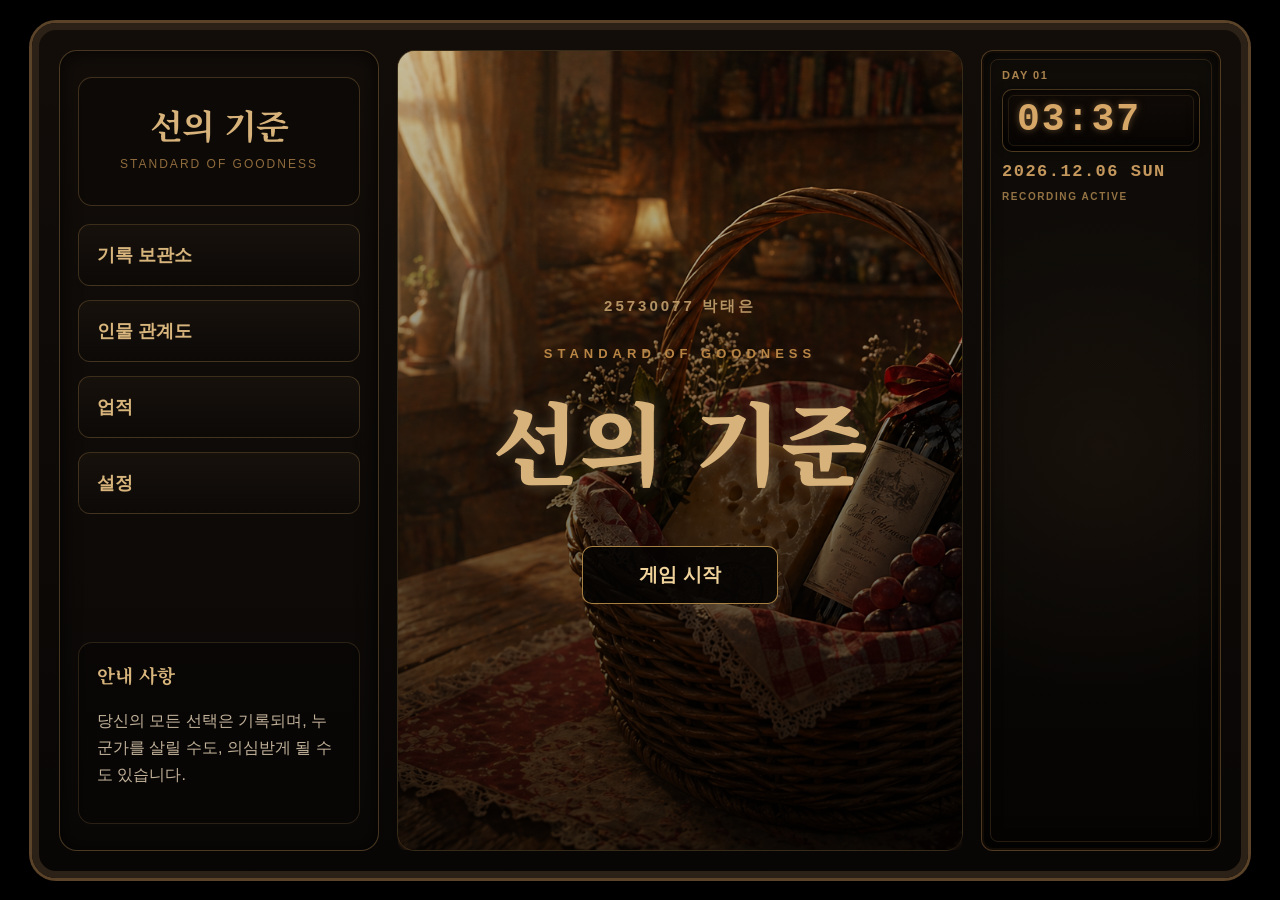
==== commit 495d74b9: "신9~10+엔딩 4개, 업적기능추가, 버그수정, 신수정" ====
--- a/index.html
+++ b/index.html
@@ -41,9 +41,9 @@
         인물 관계도
       </button>
 
-        <button class="side-btn">
-          업적
-        </button>
+        <button class="side-btn" id="achievement-button">
+        업적
+      </button>
 
         <button class="side-btn">
           설정
@@ -310,6 +310,16 @@
       <ul id="record-list"></ul>
 
     </div>
+    <!-- ============================== -->
+    <!-- 🏆 업적 패널 -->
+    <!-- ============================== -->
+    <div id="achievement-panel">
+
+      <h3>업적</h3>
+
+      <ul id="achievement-list"></ul>
+
+    </div>
 
     <!-- ============================== -->
     <!-- ⚙️ 설정 패널 -->
--- a/style.css
+++ b/style.css
@@ -1953,4 +1953,570 @@
       #5a3218,
       #241109
     );
+}
+
+/* ============================== */
+/* 🔴 빨간색 경고문 */
+/* ============================== */
+
+.warning-text {
+  color: red !important;
+}
+
+
+/* ====================================================== */
+/* ⌨️ 선의 기준 입력창 */
+/* S10_SECRET에서 플레이어가 자신의 기준을 직접 입력하는 textarea */
+/* ====================================================== */
+
+.standard-input {
+  width: 100%;
+  min-height: 90px;
+  box-sizing: border-box;
+
+  padding: 14px 16px;
+  margin-bottom: 12px;
+
+  color: #f4e4b8;
+  background: rgba(0, 0, 0, 0.72);
+
+  border: 1px solid rgba(212, 171, 92, 0.65);
+  border-radius: 12px;
+
+  font-family: "Noto Serif KR", serif;
+  font-size: 15px;
+  line-height: 1.6;
+
+  resize: none;
+  outline: none;
+
+  box-shadow:
+    inset 0 0 12px rgba(0, 0, 0, 0.85),
+    0 0 10px rgba(0, 0, 0, 0.35);
+}
+
+/* ====================================================== */
+/* ⌨️ 선의 기준 입력창 Placeholder */
+/* 입력창 안에 흐리게 보이는 안내 문구 */
+/* ====================================================== */
+
+.standard-input::placeholder {
+  color: rgba(244, 228, 184, 0.45);
+}
+
+/* ====================================================== */
+/* ⌨️ 선의 기준 입력창 Focus */
+/* 플레이어가 입력창을 클릭했을 때 금빛 테두리 강조 */
+/* ====================================================== */
+
+.standard-input:focus {
+  border-color: rgba(255, 218, 135, 0.95);
+
+  box-shadow:
+    inset 0 0 12px rgba(0, 0, 0, 0.85),
+    0 0 14px rgba(255, 206, 104, 0.22);
+}
+
+/* ====================================================== */
+/* ✅ 선의 기준 제출 버튼 */
+/* 입력한 기준을 확정하고 다음 씬으로 넘기는 버튼 */
+/* ====================================================== */
+
+.standard-submit {
+  width: 100%;
+
+  padding: 16px 22px;
+
+  background:
+    linear-gradient(
+      180deg,
+      rgba(22,15,10,0.92),
+      rgba(8,6,5,0.96)
+    );
+
+  border: 1px solid rgba(180,140,80,0.35);
+  border-radius: 10px;
+
+  color: #f2e6d0;
+
+  text-align: center;
+  font-size: 17px;
+  font-weight: 700;
+
+  cursor: pointer;
+
+  box-shadow:
+    inset 0 0 10px rgba(0,0,0,0.8);
+
+  transition: all 0.2s ease;
+}
+
+/* ====================================================== */
+/* ✅ 선의 기준 제출 버튼 Hover */
+/* 버튼 위에 마우스를 올렸을 때 강조 효과 */
+/* ====================================================== */
+
+.standard-submit:hover {
+  transform: translateX(6px);
+
+  border-color: rgba(255,190,110,0.85);
+
+  background:
+    linear-gradient(
+      180deg,
+      rgba(40,24,16,0.96),
+      rgba(12,8,6,0.96)
+    );
+
+  box-shadow:
+    0 0 14px rgba(255,180,90,0.15);
+}
+
+/* ====================================================== */
+/* 📄 지하실 서류 문서창 */
+/* S9_BASEMENT_CORE에서 연구 서류를 종이 페이지처럼 보여주는 오버레이 */
+/* ====================================================== */
+
+.document-overlay {
+  position: absolute;
+  inset: 0;
+
+  display: flex;
+  justify-content: center;
+  align-items: center;
+
+  background: rgba(0, 0, 0, 0.58);
+
+  z-index: 8800;
+}
+
+/* ====================================================== */
+/* 📄 지하실 서류 종이 본문 */
+/* 낡은 연구 보고서처럼 보이는 메인 종이 박스 */
+/* ====================================================== */
+
+.document-box {
+  width: min(760px, 82%);
+  max-height: 78%;
+
+  padding: 38px 46px;
+
+  overflow-y: auto;
+
+  background:
+    linear-gradient(
+      180deg,
+      #e8d3a3 0%,
+      #c9a96c 100%
+    );
+
+  border: 2px solid rgba(86, 48, 18, 0.85);
+  border-radius: 8px;
+
+  color: #2a1608;
+
+  font-family: "Noto Serif KR", serif;
+
+  box-shadow:
+    0 0 40px rgba(0, 0, 0, 0.85),
+    inset 0 0 30px rgba(72, 40, 13, 0.28);
+}
+
+/* ====================================================== */
+/* 📄 지하실 서류 제목 */
+/* 보고서 제목 / 기밀 문서 제목 */
+/* ====================================================== */
+
+.document-title {
+  margin: 0 0 24px;
+
+  color: #3b1d0b;
+
+  font-size: 26px;
+  font-weight: 900;
+  text-align: center;
+
+  border-bottom: 2px solid rgba(60, 30, 10, 0.45);
+  padding-bottom: 16px;
+}
+
+/* ====================================================== */
+/* 📄 지하실 서류 내용 */
+/* 연구 목적, 대상, 할머니의 행동 이유를 설명하는 본문 */
+/* ====================================================== */
+
+.document-body {
+  font-size: 17px;
+  line-height: 1.9;
+  font-weight: 700;
+
+  white-space: normal;
+}
+
+.document-body p {
+  margin: 0 0 18px;
+}
+
+.document-body strong {
+  color: #5a1b0b;
+}
+
+/* ====================================================== */
+/* 📄 지하실 서류 닫기 버튼 */
+/* 문서를 덮고 다음 씬으로 넘어가는 버튼 */
+/* ====================================================== */
+
+.document-close {
+  display: block;
+
+  width: 100%;
+  margin-top: 28px;
+  padding: 15px 20px;
+
+  background:
+    linear-gradient(
+      180deg,
+      #3a2415,
+      #1b100a
+    );
+
+  color: #f5e6c8;
+
+  border: 1px solid rgba(80, 38, 12, 0.9);
+  border-radius: 8px;
+
+  font-family: "Noto Serif KR", serif;
+  font-size: 17px;
+  font-weight: 800;
+
+  cursor: pointer;
+}
+
+.document-close:hover {
+  background:
+    linear-gradient(
+      180deg,
+      #5a3218,
+      #241109
+    );
+}
+
+/* ====================================================== */
+/* 🖤 엔딩 크레딧 화면 */
+/* 엔딩 후 검은 배경 중앙에 나레이션을 출력하는 오버레이 */
+/* ====================================================== */
+
+.ending-credit-overlay {
+  position: absolute;
+  inset: 0;
+
+  display: flex;
+  flex-direction: column;
+  justify-content: center;
+  align-items: center;
+
+  padding: 60px;
+  box-sizing: border-box;
+
+  background: black;
+
+  z-index: 9000;
+}
+
+/* ====================================================== */
+/* 🖤 엔딩 크레딧 텍스트 */
+/* 키보드로 입력되듯 천천히 출력되는 중앙 문장 */
+/* ====================================================== */
+
+.ending-credit-text {
+  width: min(780px, 86%);
+
+  color: #e8d7b0;
+
+  font-family: "Noto Serif KR", serif;
+  font-size: clamp(20px, 1.6vw, 30px);
+  font-weight: 700;
+  line-height: 2;
+
+  text-align: center;
+  white-space: pre-line;
+
+  text-shadow:
+    0 0 10px rgba(215, 178, 122, 0.25),
+    0 0 24px black;
+}
+
+/* ====================================================== */
+/* 🕰️ 시간을 돌리기 버튼 */
+/* 엔딩 크레딧을 본 뒤 처음 씬으로 돌아가는 버튼 */
+/* ====================================================== */
+
+.ending-credit-button {
+  margin-top: 46px;
+  padding: 15px 54px;
+
+  background:
+    linear-gradient(
+      180deg,
+      rgba(22,15,10,0.96),
+      rgba(8,6,5,0.98)
+    );
+
+  border: 1px solid rgba(220,170,90,0.78);
+  border-radius: 10px;
+
+  color: #f0d39b;
+
+  font-family: "Noto Serif KR", serif;
+  font-size: 18px;
+  font-weight: 800;
+
+  cursor: pointer;
+
+  box-shadow:
+    inset 0 0 12px rgba(0,0,0,0.85),
+    0 0 18px rgba(255,180,90,0.16);
+
+  transition: all 0.25s ease;
+}
+
+.ending-credit-button:hover {
+  transform: translateY(-3px);
+
+  border-color: rgba(255, 210, 130, 0.95);
+
+  box-shadow:
+    inset 0 0 12px rgba(0,0,0,0.85),
+    0 0 24px rgba(255,180,90,0.26);
+}
+
+/* ====================================================== */
+/* 🏆 업적 패널 */
+/* 본 엔딩을 저장하고 보여주는 패널 */
+/* ====================================================== */
+
+#achievement-panel {
+  position: absolute;
+  left: 290px;
+  top: 130px;
+
+  width: 310px;
+  max-height: 520px;
+
+  padding: 22px;
+
+  background: rgba(18, 12, 9, 0.94);
+  border: 1px solid rgba(220, 170, 90, 0.45);
+  border-radius: 14px;
+
+  color: #ead7b7;
+
+  z-index: 8500;
+
+  display: none;
+
+  box-shadow:
+    0 0 24px rgba(0, 0, 0, 0.55),
+    inset 0 0 18px rgba(255, 190, 110, 0.06);
+}
+
+#achievement-panel.show {
+  display: block;
+}
+
+#achievement-panel h3 {
+  margin: 0 0 16px;
+
+  font-family: "Noto Serif KR", serif;
+  font-size: 22px;
+  font-weight: 900;
+
+  color: #f1d49a;
+}
+
+#achievement-list {
+  list-style: none;
+  padding: 0;
+  margin: 0;
+}
+
+#achievement-list li {
+  padding: 14px 12px;
+  margin-bottom: 10px;
+
+  border-radius: 10px;
+
+  font-family: "Noto Serif KR", serif;
+  line-height: 1.6;
+}
+
+#achievement-list li strong {
+  font-size: 16px;
+}
+
+#achievement-list li span {
+  font-size: 13px;
+}
+
+.achievement-unlocked {
+  border: 1px solid rgba(240, 195, 110, 0.55);
+  background: rgba(120, 78, 28, 0.28);
+  color: #f5dfb1;
+}
+
+.achievement-locked {
+  border: 1px solid rgba(120, 120, 120, 0.25);
+  background: rgba(30, 30, 30, 0.42);
+  color: rgba(220, 210, 190, 0.45);
+}
+
+/* ====================================================== */
+/* 📊 상단 상태 정보 바 리턴 / 정렬 보정 */
+/* 신뢰, 의심, 정보, 정신력, 상태 글자가 눌리지 않게 정리 */
+/* ====================================================== */
+
+#top-bar {
+  display: flex;
+  align-items: center;
+  justify-content: space-between;
+
+  gap: 0;
+
+  box-sizing: border-box;
+  overflow: hidden;
+
+  padding: 0 22px;
+}
+
+/* ====================================================== */
+/* 📊 상단 상태 개별 칸 */
+/* ====================================================== */
+
+.top-stat {
+  display: flex;
+  align-items: center;
+  justify-content: center;
+
+  gap: 8px;
+
+  height: 100%;
+  min-width: 0;
+
+  box-sizing: border-box;
+
+  flex: 1 1 0;
+}
+
+/* ====================================================== */
+/* 📊 상태 아이콘 */
+/* ====================================================== */
+
+.stat-icon {
+  display: flex;
+  align-items: center;
+  justify-content: center;
+
+  width: 34px;
+  min-width: 34px;
+  height: 34px;
+
+  margin-right: 0;
+}
+
+.stat-icon img {
+  width: 30px;
+  height: 30px;
+
+  object-fit: contain;
+}
+
+/* ====================================================== */
+/* 📊 메인 수치 텍스트 */
+/* ====================================================== */
+
+.stat-main {
+  display: flex;
+  align-items: center;
+  gap: 5px;
+
+  white-space: nowrap;
+
+  font-size: clamp(15px, 1.05vw, 18px);
+  font-weight: 900;
+  letter-spacing: -0.03em;
+}
+
+/* 수치 숫자 */
+.stat-main span {
+  display: inline-block;
+  min-width: 18px;
+
+  color: #ff4b4b;
+
+  text-align: left;
+}
+
+/* ====================================================== */
+/* 📊 영어 보조 텍스트 */
+/* ====================================================== */
+
+.stat-sub {
+  margin-top: 2px;
+
+  white-space: nowrap;
+
+  font-size: clamp(7px, 0.6vw, 10px);
+  letter-spacing: 0.22em;
+}
+
+/* ====================================================== */
+/* 📊 구분선 */
+/* ====================================================== */
+
+.top-divider {
+  width: 1px;
+  height: 34px;
+
+  flex: 0 0 1px;
+
+  background: rgba(220, 170, 90, 0.28);
+}
+
+/* ====================================================== */
+/* 📊 현재 상태 칸 */
+/* 상태: 불명 / 감시됨 / 미기록 표시 영역 */
+/* ====================================================== */
+
+.status-stat {
+  flex: 1.25 1 0;
+  min-width: 0;
+
+  justify-content: flex-start;
+
+  padding-left: 10px;
+}
+
+.status-stat .stat-main {
+  font-size: clamp(14px, 1vw, 17px);
+}
+
+.status-stat .stat-sub {
+  font-size: clamp(7px, 0.55vw, 9px);
+  letter-spacing: 0.18em;
+}
+
+#route-status {
+  white-space: nowrap;
+}
+
+/* ====================================================== */
+/* 📊 상태 숫자 기본 색상 복귀 */
+/* stat-change가 끝난 뒤 숫자가 금빛으로 돌아오게 고정 */
+/* ====================================================== */
+
+#trust-value,
+#doubt-value,
+#info-value,
+#mental-value {
+  color: #d8b57c;
 }
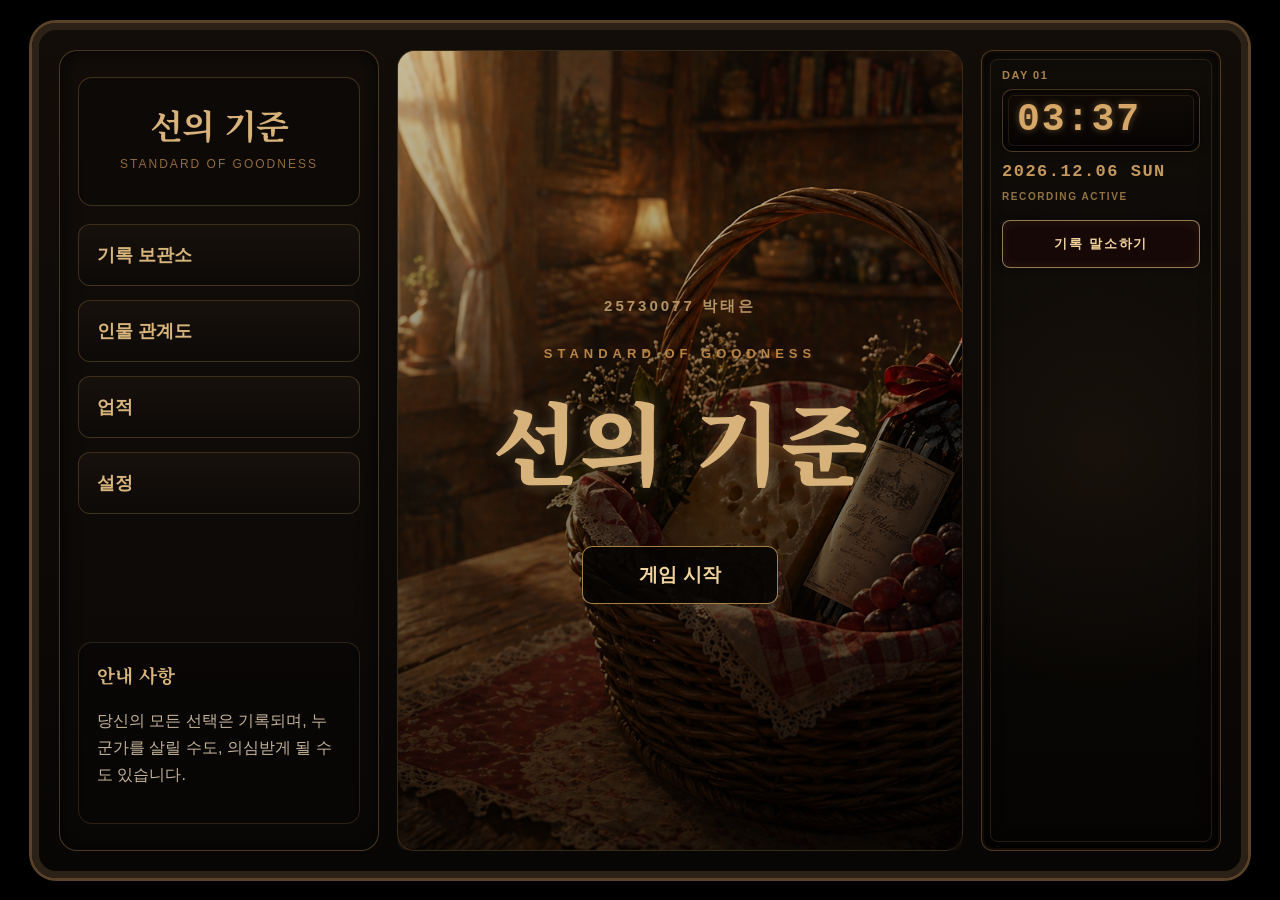
==== commit 899a40a8: "신 최적화, 2차 브금, 효과 삽입, 업적 버그 수정" ====
--- a/index.html
+++ b/index.html
@@ -114,7 +114,10 @@
       해당 게임은 스토리가 매우 중요하며,<br>
       스토리를 똑바로 읽지 않으시면 플레이와 몰입에 큰 지장이 있을 수 있습니다.<br>
 <br>
-      당신의 선택은, 한 사람과 한 아이의 가치관, 기준, 윤리를 뒤 흔들거라는걸 인지해 주시기 바랍니다.
+      게임을 시작하기 전에, 혹시나 남아있는 기억이 존재할 수 있으니<br>
+      기록 말소 버튼을 꼭 누르고 플레이 해주세요.<br>
+<br>
+      당신의 선택은, 한 사람과 한 아이의 가치관, 기준, 윤리를 뒤흔들 거라는 걸 인지해 주시기 바랍니다.
       </p>
 
     </div>
@@ -393,6 +396,10 @@
         RECORDING ACTIVE
       </div>
 
+      <button id="purge-achievement-button" class="purge-record-button">
+        기록 말소하기
+      </button>
+
     </div>
 
     </aside>
--- a/style.css
+++ b/style.css
@@ -2519,4 +2519,79 @@
 #info-value,
 #mental-value {
   color: #d8b57c;
-}+}
+
+/* ==============================
+   🗑️ 기록 말소 버튼
+   시계 카드 아래에 숨겨진 듯 배치
+============================== */
+.purge-record-button {
+  width: 100%;
+  margin-top: 18px;
+  padding: 14px 12px;
+
+  background: rgba(25, 8, 8, 0.72);
+  border: 1px solid rgba(230, 194, 130, 0.62);
+  border-radius: 8px;
+
+  color: #f1d39a;
+  font-family: inherit;
+  font-size: 13px;
+  font-weight: 700;
+  letter-spacing: 0.14em;
+
+  cursor: pointer;
+  transition: 0.2s ease;
+
+  box-shadow:
+    inset 0 0 12px rgba(230, 194, 130, 0.08),
+    0 0 10px rgba(0, 0, 0, 0.35);
+}
+
+.purge-record-button:hover {
+  color: #fff1c7;
+  border-color: rgba(255, 225, 160, 0.95);
+  background: rgba(86, 18, 18, 0.82);
+  box-shadow:
+    inset 0 0 14px rgba(255, 220, 150, 0.12),
+    0 0 14px rgba(241, 211, 154, 0.25);
+  transform: translateY(-1px);
+}
+
+.purge-record-button:active {
+  transform: translateY(1px);
+}
+
+/* ==============================
+   🚨 기록 말소 버튼 점멸 상태
+   업적 4개가 모두 해금되었을 때만 JS가 이 클래스를 붙임
+============================== */
+.purge-record-button.needs-purge {
+  animation: purgeBlink 1.15s infinite;
+  border-color: rgba(255, 210, 120, 0.95);
+  color: #fff1c7;
+  background: rgba(92, 22, 18, 0.82);
+}
+
+@keyframes purgeBlink {
+  0% {
+    box-shadow:
+      inset 0 0 12px rgba(255, 220, 150, 0.12),
+      0 0 6px rgba(255, 190, 80, 0.18);
+    transform: scale(1);
+  }
+
+  50% {
+    box-shadow:
+      inset 0 0 18px rgba(255, 220, 150, 0.25),
+      0 0 18px rgba(255, 190, 80, 0.65);
+    transform: scale(1.025);
+  }
+
+  100% {
+    box-shadow:
+      inset 0 0 12px rgba(255, 220, 150, 0.12),
+      0 0 6px rgba(255, 190, 80, 0.18);
+    transform: scale(1);
+  }
+}
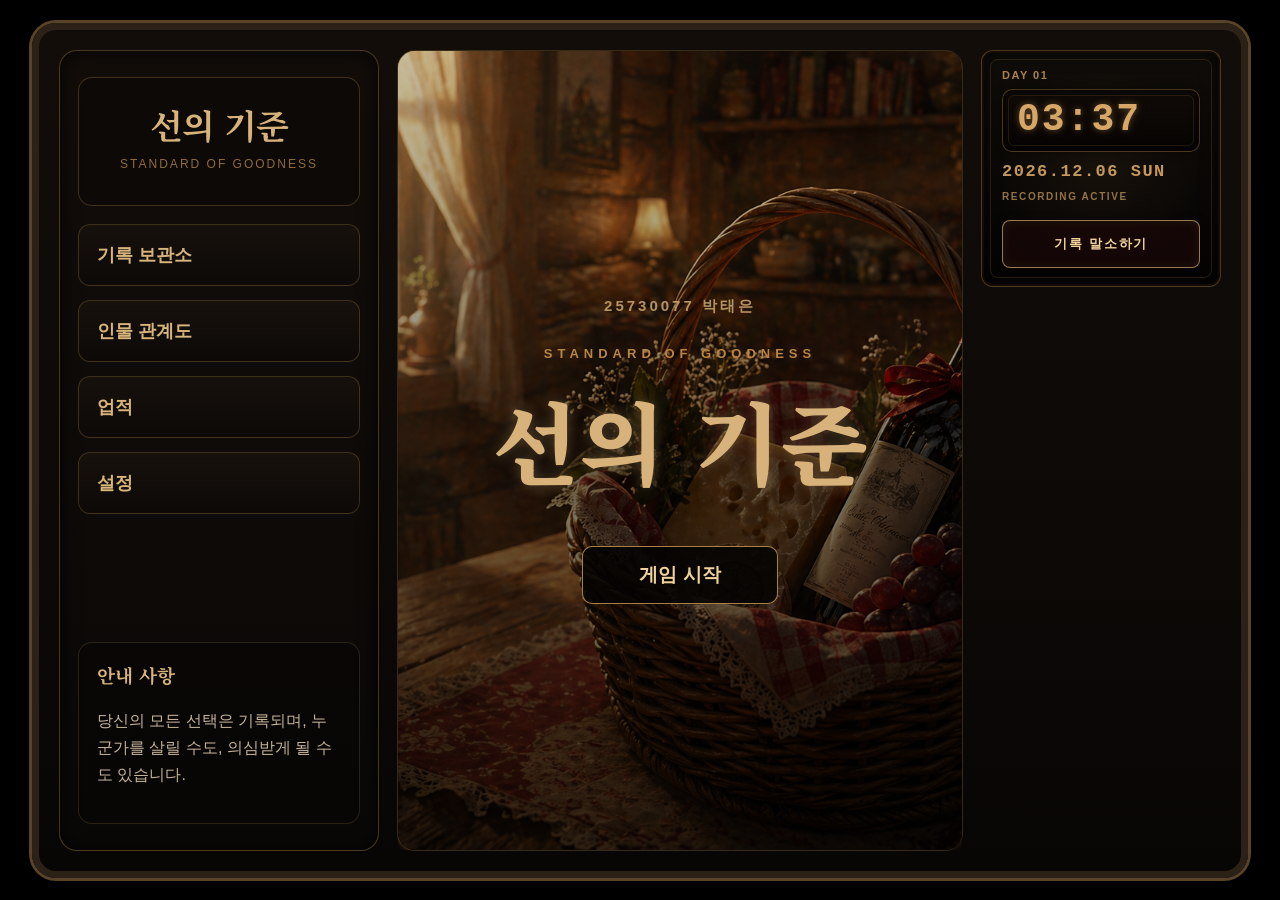
==== commit 5f6cd62c: "신 보수작업, css대량 중복 갈아엎기, 자잘한 버그, 디테일 수정" ====
--- a/index.html
+++ b/index.html
@@ -5,6 +5,13 @@
   <title>선의 기준</title>
 
   <!-- ============================== -->
+  <!-- ✨ 구글 폰트 -->
+  <!-- ============================== -->
+  <link rel="preconnect" href="https://fonts.googleapis.com">
+  <link rel="preconnect" href="https://fonts.gstatic.com" crossorigin>
+  <link href="https://fonts.googleapis.com/css2?family=Noto+Serif+KR:wght@400;700;900&display=swap" rel="stylesheet">
+
+  <!-- ============================== -->
   <!-- 스타일 연결 -->
   <!-- ============================== -->
   <link rel="stylesheet" href="style.css">
@@ -16,7 +23,6 @@
   <!-- 🎮 게임 전체 프레임 -->
   <!-- ============================== -->
   <div id="game">
-
 
     <!-- ============================== -->
     <!-- 📚 왼쪽 사이드 패널 -->
@@ -31,207 +37,191 @@
 
       <!-- 메뉴 버튼 -->
       <div class="side-menu">
-
-      <button class="side-btn" id="archive-button">
-      기록 보관소
-       </button>
-
-       <!-- 인물 관계도 버튼 -->
-      <button class="side-btn" id="relation-button">
-        인물 관계도
-      </button>
+        <button class="side-btn" id="archive-button">
+          기록 보관소
+        </button>
+
+        <button class="side-btn" id="relation-button">
+          인물 관계도
+        </button>
 
         <button class="side-btn" id="achievement-button">
-        업적
-      </button>
+          업적
+        </button>
 
         <button class="side-btn">
           설정
         </button>
-
       </div>
 
       <!-- 안내 문구 -->
       <div class="notice-box">
         <h3>안내 사항</h3>
 
-      <p id="notice-text">
-      당신의 모든 선택은 기록되며,
-      누군가를 살릴 수도,
-      의심받게 될 수도 있습니다.
-    </p>
+        <p id="notice-text">
+          당신의 모든 선택은 기록되며,
+          누군가를 살릴 수도,
+          의심받게 될 수도 있습니다.
+        </p>
       </div>
 
     </aside>
 
     <!-- ============================== -->
-    <!-- ✨ 구글 폰트 -->
-    <!-- ============================== -->
-
-    <link rel="preconnect" href="https://fonts.googleapis.com">
-    <link rel="preconnect" href="https://fonts.gstatic.com" crossorigin>
-
-    <link href="https://fonts.googleapis.com/css2?family=Noto+Serif+KR:wght@400;700;900&display=swap" rel="stylesheet">
-
-
-
-    <!-- ============================== -->
     <!-- 🖥️ 중앙 메인 게임 화면 -->
     <!-- ============================== -->
     <main id="main-screen">
 
-
-      
-<!-- ============================== -->
-<!-- 🌘 게임 시작 전 오프닝 -->
-<!-- ============================== -->
-<div id="start-overlay">
-
-  <!-- 타이틀 화면 -->
-  <div id="title-screen">
-    <div class="start-student">
-      25730077 박태은
-    </div>
-
-    <p class="start-subtitle">
-      STANDARD OF GOODNESS
-    </p>
-
-    <h1 class="start-title">
-      선의 기준
-    </h1>
-
-    <button id="real-start-button">
-      게임 시작
-    </button>
-  </div>
-
-  <!-- 제작자 메시지 화면 -->
-  <div id="before-message-screen">
-    <div class="before-message-box">
-
-      <p>
-      해당 게임은 스토리가 매우 중요하며,<br>
-      스토리를 똑바로 읽지 않으시면 플레이와 몰입에 큰 지장이 있을 수 있습니다.<br>
-<br>
-      게임을 시작하기 전에, 혹시나 남아있는 기억이 존재할 수 있으니<br>
-      기록 말소 버튼을 꼭 누르고 플레이 해주세요.<br>
-<br>
-      당신의 선택은, 한 사람과 한 아이의 가치관, 기준, 윤리를 뒤흔들 거라는 걸 인지해 주시기 바랍니다.
-      </p>
-
-    </div>
-  </div>
-
-</div>
-
-
-
-<!-- ============================== -->
-<!-- 📊 상단 상태 정보 바 -->
-<!-- ============================== -->
-<div id="top-bar">
-
-  <!-- 신뢰 수치 -->
-  <div class="top-stat">
-    <div class="stat-icon">
-      <img src="images/icon1.png" alt="Trust Icon">
-    </div>
-
-    <div>
-      <div class="stat-main">
-        신뢰 <span id="trust-value">0</span>
-      </div>
-
-      <div class="stat-sub">
-        TRUST
-      </div>
-    </div>
-  </div>
-
-  <div class="top-divider"></div>
-
-  <!-- 의심 수치 -->
-  <div class="top-stat">
-    <div class="stat-icon">
-      <img src="images/icon2.png" alt="Doubt Icon">
-    </div>
-
-    <div>
-      <div class="stat-main">
-        의심 <span id="doubt-value">0</span>
-      </div>
-
-      <div class="stat-sub">
-        DOUBT
-      </div>
-    </div>
-  </div>
-
-  <div class="top-divider"></div>
-
-  <!-- 정보 수치 -->
-  <div class="top-stat">
-    <div class="stat-icon">
-      <img src="images/icon3.png" alt="Info Icon">
-    </div>
-
-    <div>
-      <div class="stat-main">
-        정보 <span id="info-value">0</span>
-      </div>
-
-      <div class="stat-sub">
-        INFO
-      </div>
-    </div>
-  </div>
-
-  <div class="top-divider"></div>
-
-<!-- 정신력 수치 -->
-<div class="top-stat">
-  <div class="stat-icon">
-    <img src="images/icon4.png" alt="Mental Icon">
-  </div>
-
-  <div>
-    <div class="stat-main">
-      정신력 <span id="mental-value">10</span>
-    </div>
-
-    <div class="stat-sub">
-      MENTAL
-    </div>
-  </div>
-</div>
-
-<!-- 현재 상태 -->
-<div class="top-stat status-stat">
-  <div>
-    <div class="stat-main">
-      <span id="route-status">상태: 불명</span>
-    </div>
-
-    <div class="stat-sub">
-      STATUS : UNKNOWN
-    </div>
-  </div>
-</div>
-
-</div>
+      <!-- ============================== -->
+      <!-- 🌘 게임 시작 전 오프닝 -->
+      <!-- ============================== -->
+      <div id="start-overlay">
+
+        <!-- 타이틀 화면 -->
+        <div id="title-screen">
+          <div class="start-student">
+            25730077 박태은
+          </div>
+
+          <p class="start-subtitle">
+            STANDARD OF GOODNESS
+          </p>
+
+          <h1 class="start-title">
+            선의 기준
+          </h1>
+
+          <button id="real-start-button">
+            게임 시작
+          </button>
+        </div>
+
+        <!-- 제작자 메시지 화면 -->
+        <div id="before-message-screen">
+          <div class="before-message-box">
+
+            <p>
+              해당 게임은 스토리가 매우 중요하며,<br>
+              스토리를 똑바로 읽지 않으시면 플레이와 몰입에 큰 지장이 있을 수 있습니다.<br>
+              <br>
+              게임을 시작하기 전에, 혹시나 남아있는 기억이 존재할 수 있으니<br>
+              기록 말소 버튼을 꼭 누르고 플레이 해주세요.<br>
+              <br>
+              당신의 선택은, 한 사람과 한 아이의 가치관, 기준, 윤리를 뒤흔들 거라는 걸 인지해 주시기 바랍니다.
+            </p>
+
+            <button id="before-message-next-button">
+              다음
+            </button>
+
+          </div>
+        </div>
+
+      </div>
+
+      <!-- ============================== -->
+      <!-- 📊 상단 상태 정보 바 -->
+      <!-- ============================== -->
+      <div id="top-bar">
+
+        <!-- 신뢰 수치 -->
+        <div class="top-stat">
+          <div class="stat-icon">
+            <img src="images/icon1.png" alt="Trust Icon">
+          </div>
+
+          <div>
+            <div class="stat-main">
+              신뢰 <span id="trust-value">0</span>
+            </div>
+
+            <div class="stat-sub">
+              TRUST
+            </div>
+          </div>
+        </div>
+
+        <div class="top-divider"></div>
+
+        <!-- 의심 수치 -->
+        <div class="top-stat">
+          <div class="stat-icon">
+            <img src="images/icon2.png" alt="Doubt Icon">
+          </div>
+
+          <div>
+            <div class="stat-main">
+              의심 <span id="doubt-value">0</span>
+            </div>
+
+            <div class="stat-sub">
+              DOUBT
+            </div>
+          </div>
+        </div>
+
+        <div class="top-divider"></div>
+
+        <!-- 정보 수치 -->
+        <div class="top-stat">
+          <div class="stat-icon">
+            <img src="images/icon3.png" alt="Info Icon">
+          </div>
+
+          <div>
+            <div class="stat-main">
+              정보 <span id="info-value">0</span>
+            </div>
+
+            <div class="stat-sub">
+              INFO
+            </div>
+          </div>
+        </div>
+
+        <div class="top-divider"></div>
+
+        <!-- 정신력 수치 -->
+        <div class="top-stat">
+          <div class="stat-icon">
+            <img src="images/icon4.png" alt="Mental Icon">
+          </div>
+
+          <div>
+            <div class="stat-main">
+              정신력 <span id="mental-value">50</span>
+            </div>
+
+            <div class="stat-sub">
+              MENTAL
+            </div>
+          </div>
+        </div>
+
+        <!-- 현재 상태 -->
+        <div class="top-stat status-stat">
+          <div>
+            <div class="stat-main">
+              <span id="route-status">상태: 불명</span>
+            </div>
+
+            <div class="stat-sub">
+              STATUS : UNKNOWN
+            </div>
+          </div>
+        </div>
+
+      </div>
 
       <!-- ============================== -->
       <!-- 🖼️ 배경 화면 -->
       <!-- ============================== -->
       <div id="background"></div>
 
-
       <!-- ============================== -->
       <!-- 🌑 화면 페이드 효과 -->
       <!-- ============================== -->
       <div id="fade-screen"></div>
-
 
       <!-- ============================== -->
       <!-- 💬 대사 UI -->
@@ -248,7 +238,6 @@
 
       </div>
 
-
       <!-- ============================== -->
       <!-- ⚔️ 선택지 영역 -->
       <!-- ============================== -->
@@ -259,24 +248,30 @@
       <!-- ============================== -->
       <div id="mental-roll-overlay">
         <div id="mental-roll-box">
-          <div class="mental-roll-title">MENTAL DAMAGE</div>
-          <div id="mental-roll-number">0</div>
-          <div id="mental-roll-text">정신력 피해를 계산 중입니다.</div>
-          <div id="mental-roll-text">정신력 피해를 계산 중입니다.</div>
-
-        <button id="mental-roll-confirm">
-          확인
-        </button>
-        </div>
-      </div>
-
+
+          <div class="mental-roll-title">
+            MENTAL DAMAGE
+          </div>
+
+          <div id="mental-roll-number">
+            0
+          </div>
+
+          <div id="mental-roll-text">
+            정신력 피해를 계산 중입니다.
+          </div>
+
+          <button id="mental-roll-confirm">
+            확인
+          </button>
+
+        </div>
+      </div>
 
       <!-- ============================== -->
       <!-- 🔔 아이템 획득 토스트 -->
       <!-- ============================== -->
       <div id="toast"></div>
-
-
 
       <!-- ============================== -->
       <!-- 🧺 인벤토리 버튼 -->
@@ -285,7 +280,6 @@
         <img src="images/Basket.svg" alt="Basket">
       </button>
 
-
       <!-- ============================== -->
       <!-- 🧺 인벤토리 패널 -->
       <!-- ============================== -->
@@ -304,6 +298,42 @@
     </main>
 
     <!-- ============================== -->
+    <!-- 📡 오른쪽 사이드 패널 -->
+    <!-- ============================== -->
+    <aside id="right-panel">
+
+      <!-- ============================== -->
+      <!-- 🕒 현재 시간 / 감시 기록 시간 -->
+      <!-- ============================== -->
+      <div class="info-card time-card">
+
+        <div class="clock-label">
+          DAY 01
+        </div>
+
+        <div class="clock-display">
+          <div class="clock-time" id="clock-time">
+            14:03
+          </div>
+        </div>
+
+        <div class="clock-date" id="clock-date">
+          2066.05.08 MON
+        </div>
+
+        <div class="clock-status">
+          RECORDING ACTIVE
+        </div>
+
+        <button id="purge-achievement-button" class="purge-record-button">
+          기록 말소하기
+        </button>
+
+      </div>
+
+    </aside>
+
+    <!-- ============================== -->
     <!-- 📁 기록 보관소 패널 -->
     <!-- ============================== -->
     <div id="record-panel">
@@ -313,6 +343,7 @@
       <ul id="record-list"></ul>
 
     </div>
+
     <!-- ============================== -->
     <!-- 🏆 업적 패널 -->
     <!-- ============================== -->
@@ -332,17 +363,17 @@
       <h3>설정</h3>
 
       <div class="setting-item">
-        <label>배경 음악</label>
+        <label for="master-volume">배경 음악</label>
         <input type="range" id="master-volume" min="0" max="1" step="0.1" value="0.5">
       </div>
 
       <div class="setting-item">
-        <label>타자 소리</label>
+        <label for="typing-volume">타자 소리</label>
         <input type="range" id="typing-volume" min="0" max="1" step="0.1" value="0.35">
       </div>
 
       <div class="setting-item">
-        <label>클릭 소리</label>
+        <label for="click-volume">클릭 소리</label>
         <input type="range" id="click-volume" min="0" max="1" step="0.1" value="1">
       </div>
 
@@ -352,6 +383,7 @@
     <!-- 👥 인물 관계도 패널 -->
     <!-- ============================== -->
     <div id="relation-panel">
+
       <h3>인물 관계도</h3>
 
       <ul id="relation-list">
@@ -364,55 +396,15 @@
       <div id="relation-description">
         인물을 선택하세요.
       </div>
+
     </div>
 
-
-
-    <!-- ============================== -->
-    <!-- 🕒 현재 시간 / 감시 기록 시간 -->
-    <!-- ============================== -->
-    <div class="info-card time-card">
-
-     <div class="clock-label">
-      DAY 01
-    </div>
-
-      <!-- ============================== -->
-      <!-- 🕒 시간 표시 박스 -->
-      <!-- ============================== -->
-      <div class="clock-display">
-
-        <div class="clock-time" id="clock-time">
-          14:03
-        </div>
-
-      </div>
-
-      <div class="clock-date" id="clock-date">
-        2066.05.08 MON
-      </div>
-
-      <div class="clock-status">
-        RECORDING ACTIVE
-      </div>
-
-      <button id="purge-achievement-button" class="purge-record-button">
-        기록 말소하기
-      </button>
-
-    </div>
-
-    </aside>
-
   </div>
 
-
-
   <!-- ============================== -->
   <!-- 📜 씬 데이터 -->
   <!-- ============================== -->
   <script src="scenes.js"></script>
-
 
   <!-- ============================== -->
   <!-- ⚙️ 메인 게임 로직 -->
--- a/style.css
+++ b/style.css
@@ -14,22 +14,6 @@
 }
 
 
-/* ============================= */
-/* 게임 화면 */
-/* ============================= */
-#game {
-  width: 96vw;
-  height: calc(90vw * 0.5625);
-  max-width: 1750px;
-  max-height: 720px;
-
-  position: relative;
-  overflow: hidden;
-
-  background: black;
-  border: 2px solid red;
-}
-
 
 /* ============================= */
 /* 배경 이미지 */
@@ -48,51 +32,6 @@
   background-repeat: no-repeat;
 
   z-index: 0;
-}
-
-
-/* ============================= */
-/* 상단 정보 바 */
-/* ============================= */
-#top-bar {
-  position: absolute;
-  top: 0;
-  left: 0;
-
-  width: 100%;
-  height: 44px;
-
-  background: rgba(20, 20, 20, 0.9);
-  border-bottom: 1px solid #555;
-
-  display: flex;
-  justify-content: space-between;
-  align-items: center;
-
-  padding: 0 28px;
-  box-sizing: border-box;
-
-  z-index: 50;
-}
-
-
-/* ============================= */
-/* 작품 제목 */
-/* ============================= */
-#game-title {
-  font-size: 18px;
-  font-weight: bold;
-  color: white;
-}
-
-
-/* ============================= */
-/* 상태 값 */
-/* ============================= */
-#status-values {
-  font-size: 14px;
-  color: #ddd;
-  letter-spacing: 0.5px;
 }
 
 
@@ -168,31 +107,6 @@
 
 
 /* ============================= */
-/* 화자 이름 박스 */
-/* ============================= */
-#speaker-name {
-  position: absolute;
-
-  left: 5%;
-  top: 0;
-
-  min-width: 110px;
-  padding: 10px 24px;
-
-  background: rgba(0, 0, 0, 0.96);
-  border: 3px solid rgba(255, 255, 255, 0.9);
-
-  color: white;
-  font-size: 20px;
-  font-weight: 800;
-  text-align: center;
-
-  box-sizing: border-box;
-  z-index: 30;
-}
-
-
-/* ============================= */
 /* 선택지 영역 */
 /* ============================= */
 #choices {
@@ -293,77 +207,6 @@
   z-index: 30 !important;
 }
 
-
-/* ============================= */
-/* 추적 상태 표시 */
-/* ============================= */
-#route-status {
-  font-weight: 800;
-}
-
-/* 감시됨 상태 */
-#route-status.watched {
-  color: #ff4b4b;
-  animation: warningBlink 0.8s infinite;
-}
-
-/* 미기록 상태 */
-#route-status.hidden {
-  color: #7cffc4;
-}
-
-/* 아직 결정 안 됨 */
-#route-status.unknown {
-  color: #cccccc;
-}
-
-@keyframes warningBlink {
-  0% {
-    opacity: 1;
-  }
-
-  50% {
-    opacity: 0.25;
-  }
-
-  100% {
-    opacity: 1;
-  }
-}
-
-/* ============================= */
-/* 상태 숫자 변화 효과 */
-/* ============================= */
-.stat-change {
-  color: #ff4b4b !important;
-  animation: statNumberFlash 0.45s ease;
-}
-
-@keyframes statNumberFlash {
-  0% {
-    transform: scale(1);
-    opacity: 1;
-  }
-
-  50% {
-    transform: scale(1.35);
-    opacity: 0.4;
-  }
-
-  100% {
-    transform: scale(1);
-    opacity: 1;
-  }
-}
-
-#trust-value,
-#doubt-value,
-#info-value,
-#mental-value {
-  display: inline-block;
-  color: white;
-  font-weight: 800;
-}
 
 
 /* ====================================================== */
@@ -643,6 +486,8 @@
   max-width: 1700px;
   max-height: 950px;
 
+  position: relative;
+
   display: grid;
   grid-template-columns: 320px 1fr 240px;
   gap: 18px;
@@ -850,47 +695,6 @@
 
   box-shadow:
     inset 0 0 16px rgba(0,0,0,0.8);
-}
-
-
-
-/* ====================================================== */
-/* 🕒 시계 */
-/* ====================================================== */
-
-.clock-time {
-  color: #d7b27a;
-
-  font-size: 42px;
-  font-weight: 800;
-}
-
-.clock-date {
-  margin-top: 8px;
-
-  color: #a78659;
-}
-
-/* ====================================================== */
-/* 🕒 시간 카드 디테일 */
-/* ====================================================== */
-
-.clock-label {
-  margin-bottom: 8px;
-
-  color: #8f6b3d;
-  font-size: 11px;
-  font-weight: 800;
-  letter-spacing: 2px;
-}
-
-.clock-status {
-  margin-top: 14px;
-
-  color: rgba(255, 190, 110, 0.65);
-  font-size: 11px;
-  font-weight: 800;
-  letter-spacing: 1.5px;
 }
 
 /* ====================================================== */
@@ -1037,28 +841,6 @@
 
 
 /* ====================================================== */
-/* ⚠️ 위험 상태 텍스트 */
-/* ====================================================== */
-
-.danger-text {
-  color: #ff4d4d;
-  font-weight: 800;
-}
-
-
-
-/* ====================================================== */
-/* 📅 캘린더 */
-/* ====================================================== */
-
-.calendar-box {
-  margin-top: 12px;
-
-  color: #d8c2a1;
-  line-height: 2;
-}
-
-/* ====================================================== */
 /* 🎥 중앙 화면 확대 효과 */
 /* ====================================================== */
 
@@ -1070,107 +852,1133 @@
   transform: scale(1.03);
 }
 
-/* ====================================================== */
-/* ⚠️ 감시 상태 경고 애니메이션 */
-/* ====================================================== */
-
-.danger-text {
-  animation: dangerPulse 1.5s infinite;
-}
-
-@keyframes dangerPulse {
-
+
+/* ====================================================== */
+/* ✨ 고급 폰트 적용 */
+/* ====================================================== */
+
+/* 게임 제목 */
+.panel-logo h1 {
+  font-family: "Noto Serif KR", serif;
+
+  font-weight: 700;
+  letter-spacing: -1px;
+}
+
+/* 버튼 */
+.side-btn {
+  font-family: "Pretendard", sans-serif;
+
+  font-weight: 600;
+}
+
+/* 안내 사항 제목 */
+.notice-box h3 {
+  font-family: "Noto Serif KR", serif;
+
+  font-weight: 700;
+}
+
+/* 안내 사항 본문 */
+.notice-box p {
+  font-family: "Pretendard", sans-serif;
+
+  font-weight: 400;
+}
+
+/* ====================================================== */
+/* 📢 안내 사항 문구 전환 효과 */
+/* ====================================================== */
+
+#notice-text {
+  transition: opacity 0.4s ease;
+}
+
+/* ====================================================== */
+/* 👥 인물 관계도 패널 위치 조정 */
+/* ====================================================== */
+
+#relation-panel {
+  display: none;
+
+  position: absolute;
+  top: 250px;
+  left: 245px;
+  transform: none;
+
+  width: 340px;
+  padding: 20px;
+
+  background:
+    linear-gradient(180deg, rgba(18,12,8,0.96), rgba(6,4,3,0.98));
+
+  border: 1px solid rgba(190,140,75,0.45);
+  border-radius: 14px;
+
+  color: #f2e6d0;
+  z-index: 200;
+
+  box-shadow:
+    inset 0 0 16px rgba(0,0,0,0.85),
+    0 0 20px rgba(0,0,0,0.6);
+}
+
+#relation-panel.show {
+  display: block;
+}
+
+#relation-panel h3 {
+  margin-top: 0;
+  color: #f0c987;
+}
+
+#relation-list {
+  padding-left: 18px;
+}
+
+#relation-list li {
+  margin-bottom: 10px;
+  cursor: pointer;
+  color: #d8b57c;
+  font-weight: 700;
+}
+
+#relation-list li:hover {
+  color: #fff2c7;
+}
+
+#relation-description {
+  margin-top: 14px;
+  padding-top: 12px;
+
+  border-top: 1px solid rgba(190,140,75,0.3);
+
+  font-size: 14px;
+  line-height: 1.7;
+  color: #ddd0bd;
+}
+
+
+
+
+/* ====================================================== */
+/* 🌘 게임 시작 전 오프닝 */
+/* ====================================================== */
+
+#start-overlay {
+  position: absolute;
+  inset: 0;
+  z-index: 9000;
+
+  background: black;
+  overflow: hidden;
+}
+
+/* 타이틀 화면 */
+#title-screen {
+  position: absolute;
+  inset: 0;
+
+  display: flex;
+  flex-direction: column;
+  justify-content: center;
+  align-items: center;
+
+  text-align: center;
+
+  background:
+    linear-gradient(180deg, rgba(0,0,0,0.2), rgba(0,0,0,0.75)),
+    url("images/Scene1_BG.png");
+
+  background-size: cover;
+  background-position: center;
+
+  transition: opacity 1s ease;
+}
+
+.start-student {
+  margin-bottom: 30px;
+
+  color: rgba(215,178,122,0.8);
+  font-size: 15px;
+  font-weight: 800;
+  letter-spacing: 3px;
+}
+
+.start-subtitle {
+  margin: 0 0 14px;
+
+  color: #b98545;
+  font-size: 13px;
+  font-weight: 800;
+  letter-spacing: 5px;
+}
+
+.start-title {
+  margin: 0;
+
+  font-family: "Noto Serif KR", serif;
+  color: #d7b27a;
+
+  font-size: clamp(60px, 7vw, 110px);
+  font-weight: 900;
+
+  text-shadow:
+    0 0 14px rgba(215,178,122,0.35),
+    0 0 40px black;
+}
+
+#real-start-button {
+  margin-top: 42px;
+  padding: 15px 56px;
+
+  background: rgba(5, 4, 3, 0.88);
+
+  border: 1px solid rgba(220,170,90,0.75);
+  border-radius: 10px;
+
+  color: #f0d39b;
+
+  font-size: 19px;
+  font-weight: 800;
+
+  cursor: pointer;
+
+  transition: all 0.25s ease;
+}
+
+#real-start-button:hover {
+  transform: translateY(-3px);
+  box-shadow: 0 0 22px rgba(255,180,90,0.25);
+}
+
+/* 제작자 메시지 화면 */
+#before-message-screen {
+  position: absolute;
+  inset: 0;
+
+  display: flex;
+  justify-content: center;
+  align-items: center;
+
+  background: black;
+
+  opacity: 0;
+  pointer-events: none;
+
+  transition: opacity 1.2s ease;
+}
+
+#before-message-screen.show {
+  opacity: 1;
+  pointer-events: auto;
+}
+
+.before-message-box {
+  width: 70%;
+  max-width: 850px;
+
+  text-align: center;
+
+  color: #e5c891;
+
+  font-family: "Noto Serif KR", serif;
+  font-size: clamp(20px, 1.6vw, 30px);
+  font-weight: 700;
+  line-height: 2;
+
+  opacity: 0;
+  transform: translateY(16px);
+
+  text-shadow:
+    0 0 10px rgba(215,178,122,0.25),
+    0 0 24px black;
+
+  transition:
+    opacity 1.2s ease,
+    transform 1.2s ease;
+}
+
+#before-message-screen.show .before-message-box {
+  opacity: 1;
+  transform: translateY(0);
+}
+
+#start-overlay.hide {
+  opacity: 0;
+  pointer-events: none;
+  transition: opacity 1.2s ease;
+}
+
+/* ============================== */
+/* ⚙️ 설정 패널 */
+/* ============================== */
+#settings-panel {
+  display: none;
+
+  position: absolute;
+  left: 250px;
+  bottom: 120px;
+
+  width: 300px;
+  padding: 20px;
+
+  background:
+    linear-gradient(180deg, rgba(18,12,8,0.97), rgba(6,4,3,0.98));
+
+  border: 1px solid rgba(190,140,75,0.4);
+  border-radius: 14px;
+
+  z-index: 300;
+
+  color: #f2e6d0;
+
+  box-shadow:
+    inset 0 0 16px rgba(0,0,0,0.85),
+    0 0 20px rgba(0,0,0,0.6);
+}
+
+#settings-panel.show {
+  display: block;
+}
+
+#settings-panel h3 {
+  margin-top: 0;
+  color: #f0c987;
+}
+
+.setting-item {
+  margin-top: 18px;
+}
+
+.setting-item label {
+  display: block;
+  margin-bottom: 8px;
+
+  font-size: 14px;
+  color: #d8b57c;
+}
+
+.setting-item input[type="range"] {
+  width: 100%;
+}
+
+/* ============================== */
+/* 🔊 음량 슬라이더 골드 테마 */
+/* ============================== */
+
+.setting-item input[type="range"] {
+  -webkit-appearance: none;
+  appearance: none;
+
+  width: 100%;
+  height: 6px;
+
+  border-radius: 999px;
+
+  background:
+    linear-gradient(
+      90deg,
+      #c89b5a,
+      #f0c987
+    );
+
+  outline: none;
+}
+
+/* 슬라이더 동그라미 */
+.setting-item input[type="range"]::-webkit-slider-thumb {
+  -webkit-appearance: none;
+
+  width: 18px;
+  height: 18px;
+
+  border-radius: 50%;
+
+  background: #f7d79d;
+  border: 2px solid #6d4a1f;
+
+  cursor: pointer;
+
+  box-shadow:
+    0 0 8px rgba(255, 210, 120, 0.35);
+}
+
+/* Firefox 대응 */
+.setting-item input[type="range"]::-moz-range-thumb {
+  width: 18px;
+  height: 18px;
+
+  border-radius: 50%;
+
+  background: #f7d79d;
+  border: 2px solid #6d4a1f;
+
+  cursor: pointer;
+}
+
+/* ============================== */
+/* 📁 기록 보관소 */
+/* ============================== */
+
+#record-panel {
+  display: none;
+
+  position: absolute;
+  top: 160px;
+  left: 250px;
+
+  width: 380px;
+  max-height: 520px;
+
+  overflow-y: auto;
+
+  padding: 22px;
+
+  background:
+    linear-gradient(
+      180deg,
+      rgba(18,12,8,0.97),
+      rgba(6,4,3,0.98)
+    );
+
+  border: 1px solid rgba(190,140,75,0.42);
+  border-radius: 14px;
+
+  z-index: 400;
+
+  color: #f2e6d0;
+
+  box-shadow:
+    inset 0 0 16px rgba(0,0,0,0.85),
+    0 0 20px rgba(0,0,0,0.6);
+}
+
+#record-panel.show {
+  display: block;
+}
+
+/* 제목 */
+#record-panel h3 {
+  margin-top: 0;
+  margin-bottom: 18px;
+
+  color: #f0c987;
+
+  font-size: 22px;
+  font-weight: 800;
+}
+
+/* 기록 리스트 */
+#record-list {
+  padding-left: 18px;
+  margin: 0;
+}
+
+/* 기록 한 줄 */
+#record-list li {
+  margin-bottom: 14px;
+
+  color: #d8c2a1;
+
+  line-height: 1.7;
+  font-size: 15px;
+}
+
+/* 스크롤바 */
+#record-panel::-webkit-scrollbar {
+  width: 8px;
+}
+
+#record-panel::-webkit-scrollbar-track {
+  background: rgba(20,10,5,0.5);
+}
+
+#record-panel::-webkit-scrollbar-thumb {
+  background: rgba(200,150,80,0.55);
+  border-radius: 999px;
+}
+
+/* ====================================================== */
+/* 🎲 정신력 주사위 연출 오버레이 */
+/* ====================================================== */
+
+#mental-roll-overlay {
+  display: none;
+
+  position: absolute;
+  inset: 0;
+
+  background: rgba(0, 0, 0, 0.5);
+
+  z-index: 8500;
+
+  justify-content: center;
+  align-items: center;
+}
+
+#mental-roll-overlay.show {
+  display: flex;
+}
+
+#mental-roll-box {
+  min-width: 360px;
+  padding: 34px 44px;
+
+  background:
+    linear-gradient(180deg, rgba(24, 14, 10, 0.94), rgba(5, 4, 3, 0.96));
+
+  border: 1px solid rgba(220, 170, 90, 0.75);
+  border-radius: 18px;
+
+  text-align: center;
+
+  box-shadow:
+    inset 0 0 20px rgba(0,0,0,0.9),
+    0 0 40px rgba(0,0,0,0.85);
+}
+
+.mental-roll-title {
+  color: #d8b57c;
+  font-size: 14px;
+  font-weight: 900;
+  letter-spacing: 3px;
+}
+
+#mental-roll-number {
+  margin: 18px 0;
+
+  color: #ff4b4b;
+  font-size: 86px;
+  font-weight: 900;
+
+  text-shadow:
+    0 0 12px rgba(255, 75, 75, 0.45),
+    0 0 28px rgba(255, 75, 75, 0.25);
+}
+
+#mental-roll-number.final {
+  animation: mentalRollBoom 0.35s ease;
+}
+
+#mental-roll-text {
+  color: #f2e6d0;
+  font-size: 17px;
+  font-weight: 700;
+}
+
+@keyframes mentalRollBoom {
   0% {
+    transform: scale(1.7);
+    opacity: 0.3;
+  }
+
+  60% {
+    transform: scale(0.9);
     opacity: 1;
   }
 
-  50% {
-    opacity: 0.45;
+  100% {
+    transform: scale(1);
   }
-
-  100% {
-    opacity: 1;
-  }
-
-}
-
-/* ====================================================== */
-/* 📊 상단 상태 정보 바 디자인 */
+}
+
+/* ============================== */
+/* 🎲 정신력 연출 확인 버튼 */
+/* ============================== */
+#mental-roll-confirm {
+
+  margin: 18px auto 0;
+  padding: 10px 28px;
+
+  display: none;
+
+  background:
+    linear-gradient(
+      180deg,
+      #3a2415,
+      #1b100a
+    );
+
+  color: #f5e6c8;
+
+  border:
+    1px solid rgba(220, 170, 90, 0.8);
+
+  border-radius: 10px;
+
+  font-family:
+    "Noto Serif KR",
+    serif;
+
+  font-size: 16px;
+  font-weight: 700;
+
+  cursor: pointer;
+
+  box-shadow:
+    0 0 12px rgba(0, 0, 0, 0.7),
+    inset 0 0 10px rgba(255, 220, 150, 0.08);
+
+  transition:
+    transform 0.2s ease,
+    background 0.2s ease;
+}
+
+
+/* ============================== */
+/* ✨ 정신력 연출 버튼 호버 효과 */
+/* ============================== */
+#mental-roll-confirm:hover {
+
+  transform: translateY(-1px);
+
+  background:
+    linear-gradient(
+      180deg,
+      #5a3218,
+      #241109
+    );
+}
+
+/* ============================== */
+/* 🔴 빨간색 경고문 */
+/* ============================== */
+
+.warning-text {
+  color: red !important;
+}
+
+
+/* ====================================================== */
+/* ⌨️ 선의 기준 입력창 */
+/* S10_SECRET에서 플레이어가 자신의 기준을 직접 입력하는 textarea */
+/* ====================================================== */
+
+.standard-input {
+  width: 100%;
+  min-height: 90px;
+  box-sizing: border-box;
+
+  padding: 14px 16px;
+  margin-bottom: 12px;
+
+  color: #f4e4b8;
+  background: rgba(0, 0, 0, 0.72);
+
+  border: 1px solid rgba(212, 171, 92, 0.65);
+  border-radius: 12px;
+
+  font-family: "Noto Serif KR", serif;
+  font-size: 15px;
+  line-height: 1.6;
+
+  resize: none;
+  outline: none;
+
+  box-shadow:
+    inset 0 0 12px rgba(0, 0, 0, 0.85),
+    0 0 10px rgba(0, 0, 0, 0.35);
+}
+
+/* ====================================================== */
+/* ⌨️ 선의 기준 입력창 Placeholder */
+/* 입력창 안에 흐리게 보이는 안내 문구 */
+/* ====================================================== */
+
+.standard-input::placeholder {
+  color: rgba(244, 228, 184, 0.45);
+}
+
+/* ====================================================== */
+/* ⌨️ 선의 기준 입력창 Focus */
+/* 플레이어가 입력창을 클릭했을 때 금빛 테두리 강조 */
+/* ====================================================== */
+
+.standard-input:focus {
+  border-color: rgba(255, 218, 135, 0.95);
+
+  box-shadow:
+    inset 0 0 12px rgba(0, 0, 0, 0.85),
+    0 0 14px rgba(255, 206, 104, 0.22);
+}
+
+/* ====================================================== */
+/* ✅ 선의 기준 제출 버튼 */
+/* 입력한 기준을 확정하고 다음 씬으로 넘기는 버튼 */
+/* ====================================================== */
+
+.standard-submit {
+  width: 100%;
+
+  padding: 16px 22px;
+
+  background:
+    linear-gradient(
+      180deg,
+      rgba(22,15,10,0.92),
+      rgba(8,6,5,0.96)
+    );
+
+  border: 1px solid rgba(180,140,80,0.35);
+  border-radius: 10px;
+
+  color: #f2e6d0;
+
+  text-align: center;
+  font-size: 17px;
+  font-weight: 700;
+
+  cursor: pointer;
+
+  box-shadow:
+    inset 0 0 10px rgba(0,0,0,0.8);
+
+  transition: all 0.2s ease;
+}
+
+/* ====================================================== */
+/* ✅ 선의 기준 제출 버튼 Hover */
+/* 버튼 위에 마우스를 올렸을 때 강조 효과 */
+/* ====================================================== */
+
+.standard-submit:hover {
+  transform: translateX(6px);
+
+  border-color: rgba(255,190,110,0.85);
+
+  background:
+    linear-gradient(
+      180deg,
+      rgba(40,24,16,0.96),
+      rgba(12,8,6,0.96)
+    );
+
+  box-shadow:
+    0 0 14px rgba(255,180,90,0.15);
+}
+
+/* ====================================================== */
+/* 📄 지하실 서류 문서창 */
+/* S9_BASEMENT_CORE에서 연구 서류를 종이 페이지처럼 보여주는 오버레이 */
+/* ====================================================== */
+
+.document-overlay {
+  position: absolute;
+  inset: 0;
+
+  display: flex;
+  justify-content: center;
+  align-items: center;
+
+  background: rgba(0, 0, 0, 0.58);
+
+  z-index: 8800;
+}
+
+/* ====================================================== */
+/* 📄 지하실 서류 종이 본문 */
+/* 낡은 연구 보고서처럼 보이는 메인 종이 박스 */
+/* ====================================================== */
+
+.document-box {
+  width: min(760px, 82%);
+  max-height: 78%;
+
+  padding: 38px 46px;
+
+  overflow-y: auto;
+
+  background:
+    linear-gradient(
+      180deg,
+      #e8d3a3 0%,
+      #c9a96c 100%
+    );
+
+  border: 2px solid rgba(86, 48, 18, 0.85);
+  border-radius: 8px;
+
+  color: #2a1608;
+
+  font-family: "Noto Serif KR", serif;
+
+  box-shadow:
+    0 0 40px rgba(0, 0, 0, 0.85),
+    inset 0 0 30px rgba(72, 40, 13, 0.28);
+}
+
+/* ====================================================== */
+/* 📄 지하실 서류 제목 */
+/* 보고서 제목 / 기밀 문서 제목 */
+/* ====================================================== */
+
+.document-title {
+  margin: 0 0 24px;
+
+  color: #3b1d0b;
+
+  font-size: 26px;
+  font-weight: 900;
+  text-align: center;
+
+  border-bottom: 2px solid rgba(60, 30, 10, 0.45);
+  padding-bottom: 16px;
+}
+
+/* ====================================================== */
+/* 📄 지하실 서류 내용 */
+/* 연구 목적, 대상, 할머니의 행동 이유를 설명하는 본문 */
+/* ====================================================== */
+
+.document-body {
+  font-size: 17px;
+  line-height: 1.9;
+  font-weight: 700;
+
+  white-space: normal;
+}
+
+.document-body p {
+  margin: 0 0 18px;
+}
+
+.document-body strong {
+  color: #5a1b0b;
+}
+
+/* ====================================================== */
+/* 📄 지하실 서류 닫기 버튼 */
+/* 문서를 덮고 다음 씬으로 넘어가는 버튼 */
+/* ====================================================== */
+
+.document-close {
+  display: block;
+
+  width: 100%;
+  margin-top: 28px;
+  padding: 15px 20px;
+
+  background:
+    linear-gradient(
+      180deg,
+      #3a2415,
+      #1b100a
+    );
+
+  color: #f5e6c8;
+
+  border: 1px solid rgba(80, 38, 12, 0.9);
+  border-radius: 8px;
+
+  font-family: "Noto Serif KR", serif;
+  font-size: 17px;
+  font-weight: 800;
+
+  cursor: pointer;
+}
+
+.document-close:hover {
+  background:
+    linear-gradient(
+      180deg,
+      #5a3218,
+      #241109
+    );
+}
+
+/* ====================================================== */
+/* 🖤 엔딩 크레딧 화면 */
+/* 엔딩 후 검은 배경 중앙에 나레이션을 출력하는 오버레이 */
+/* ====================================================== */
+
+.ending-credit-overlay {
+  position: absolute;
+  inset: 0;
+
+  display: flex;
+  flex-direction: column;
+  justify-content: center;
+  align-items: center;
+
+  padding: 60px;
+  box-sizing: border-box;
+
+  background: black;
+
+  z-index: 9000;
+}
+
+/* ====================================================== */
+/* 🖤 엔딩 크레딧 텍스트 */
+/* 키보드로 입력되듯 천천히 출력되는 중앙 문장 */
+/* ====================================================== */
+
+.ending-credit-text {
+  width: min(780px, 86%);
+
+  color: #e8d7b0;
+
+  font-family: "Noto Serif KR", serif;
+  font-size: clamp(20px, 1.6vw, 30px);
+  font-weight: 700;
+  line-height: 2;
+
+  text-align: center;
+  white-space: pre-line;
+
+  text-shadow:
+    0 0 10px rgba(215, 178, 122, 0.25),
+    0 0 24px black;
+}
+
+/* ====================================================== */
+/* 🕰️ 시간을 돌리기 버튼 */
+/* 엔딩 크레딧을 본 뒤 처음 씬으로 돌아가는 버튼 */
+/* ====================================================== */
+
+.ending-credit-button {
+  margin-top: 46px;
+  padding: 15px 54px;
+
+  background:
+    linear-gradient(
+      180deg,
+      rgba(22,15,10,0.96),
+      rgba(8,6,5,0.98)
+    );
+
+  border: 1px solid rgba(220,170,90,0.78);
+  border-radius: 10px;
+
+  color: #f0d39b;
+
+  font-family: "Noto Serif KR", serif;
+  font-size: 18px;
+  font-weight: 800;
+
+  cursor: pointer;
+
+  box-shadow:
+    inset 0 0 12px rgba(0,0,0,0.85),
+    0 0 18px rgba(255,180,90,0.16);
+
+  transition: all 0.25s ease;
+}
+
+.ending-credit-button:hover {
+  transform: translateY(-3px);
+
+  border-color: rgba(255, 210, 130, 0.95);
+
+  box-shadow:
+    inset 0 0 12px rgba(0,0,0,0.85),
+    0 0 24px rgba(255,180,90,0.26);
+}
+
+/* ====================================================== */
+/* 🏆 업적 패널 */
+/* 본 엔딩을 저장하고 보여주는 패널 */
+/* ====================================================== */
+
+#achievement-panel {
+  position: absolute;
+  left: 290px;
+  top: 130px;
+
+  width: 310px;
+  max-height: 520px;
+
+  padding: 22px;
+
+  background: rgba(18, 12, 9, 0.94);
+  border: 1px solid rgba(220, 170, 90, 0.45);
+  border-radius: 14px;
+
+  color: #ead7b7;
+
+  z-index: 8500;
+
+  display: none;
+
+  box-shadow:
+    0 0 24px rgba(0, 0, 0, 0.55),
+    inset 0 0 18px rgba(255, 190, 110, 0.06);
+}
+
+#achievement-panel.show {
+  display: block;
+}
+
+#achievement-panel h3 {
+  margin: 0 0 16px;
+
+  font-family: "Noto Serif KR", serif;
+  font-size: 22px;
+  font-weight: 900;
+
+  color: #f1d49a;
+}
+
+#achievement-list {
+  list-style: none;
+  padding: 0;
+  margin: 0;
+}
+
+#achievement-list li {
+  padding: 14px 12px;
+  margin-bottom: 10px;
+
+  border-radius: 10px;
+
+  font-family: "Noto Serif KR", serif;
+  line-height: 1.6;
+}
+
+#achievement-list li strong {
+  font-size: 16px;
+}
+
+#achievement-list li span {
+  font-size: 13px;
+}
+
+.achievement-unlocked {
+  border: 1px solid rgba(240, 195, 110, 0.55);
+  background: rgba(120, 78, 28, 0.28);
+  color: #f5dfb1;
+}
+
+.achievement-locked {
+  border: 1px solid rgba(120, 120, 120, 0.25);
+  background: rgba(30, 30, 30, 0.42);
+  color: rgba(220, 210, 190, 0.45);
+}
+
+/* ====================================================== */
+/* 📊 상단 상태 정보 바 리턴 / 정렬 보정 */
+/* 신뢰, 의심, 정보, 정신력, 상태 글자가 눌리지 않게 정리 */
 /* ====================================================== */
 
 #top-bar {
+  position: absolute;
+  top: 0;
+  left: 0;
+
+  width: 100%;
   height: 82px;
 
-  display: grid;
-  grid-template-columns: 1fr 1px 1fr 1px 1fr 1px 1.15fr 1px 1.35fr;
+  display: flex;
   align-items: center;
-
-  padding: 0 28px;
+  justify-content: space-between;
+
+  gap: 0;
+
   box-sizing: border-box;
-
-  background:
-    linear-gradient(180deg, rgba(20, 13, 8, 0.96), rgba(6, 5, 4, 0.96));
-
-  border: 1px solid rgba(190, 140, 75, 0.42);
-  border-radius: 12px;
+  overflow: hidden;
+
+  padding: 0 22px;
+
+  background:
+    linear-gradient(
+      180deg,
+      rgba(22, 15, 10, 0.98),
+      rgba(5, 4, 3, 0.98)
+    );
+
+  border: 1px solid rgba(194, 139, 70, 0.55);
+  border-radius: 10px;
 
   color: #d8b57c;
 
+  box-shadow:
+    inset 0 0 18px rgba(0, 0, 0, 0.9),
+    inset 0 0 0 2px rgba(80, 50, 25, 0.45),
+    0 0 10px rgba(0, 0, 0, 0.8);
+
   z-index: 80;
 }
 
-#route-status {
-  white-space: nowrap;
-}
+/* ====================================================== */
+/* 📊 상단 상태바 안쪽 얇은 장식선 */
+/* ====================================================== */
+
+#top-bar::before {
+  content: "";
+
+  position: absolute;
+  inset: 7px;
+
+  border: 1px solid rgba(177, 120, 58, 0.38);
+  border-radius: 7px;
+
+  pointer-events: none;
+}
+
+/* ====================================================== */
+/* 📊 상단 상태바 모서리 장식 */
+/* ====================================================== */
+
+#top-bar::after {
+  content: "";
+
+  position: absolute;
+  inset: 10px;
+
+  background:
+    linear-gradient(#b88a4a, #b88a4a) left top / 22px 1px no-repeat,
+    linear-gradient(#b88a4a, #b88a4a) left top / 1px 22px no-repeat,
+
+    linear-gradient(#b88a4a, #b88a4a) right top / 22px 1px no-repeat,
+    linear-gradient(#b88a4a, #b88a4a) right top / 1px 22px no-repeat,
+
+    linear-gradient(#b88a4a, #b88a4a) left bottom / 22px 1px no-repeat,
+    linear-gradient(#b88a4a, #b88a4a) left bottom / 1px 22px no-repeat,
+
+    linear-gradient(#b88a4a, #b88a4a) right bottom / 22px 1px no-repeat,
+    linear-gradient(#b88a4a, #b88a4a) right bottom / 1px 22px no-repeat;
+
+  opacity: 0.65;
+  pointer-events: none;
+}
+
+/* ====================================================== */
+/* 📊 상단 상태 개별 칸 */
+/* ====================================================== */
 
 .top-stat {
-  min-width: 0;
-}
-
-.stat-main {
-  white-space: nowrap;
-  font-size: 20px;
-}
-
-.stat-sub {
-  white-space: nowrap;
-}
-
-/* ====================================================== */
-/* 🖼️ 상단 상태 아이콘 이미지 */
-/* ====================================================== */
-
-.stat-icon img {
-  width: 38px;
-  height: 38px;
-
-  object-fit: contain;
-
-  filter: drop-shadow(0 0 6px rgba(255,180,100,0.18));
-}
-
-/* ====================================================== */
-/* 📊 상단 상태 항목 */
-/* ====================================================== */
-
-.top-stat {
+  position: relative;
+  z-index: 2;
+
   display: flex;
   align-items: center;
   justify-content: center;
-  gap: 16px;
-}
-
-/* ====================================================== */
-/* 🖼️ 상단 상태 아이콘 영역 */
+
+  gap: 8px;
+
+  height: 100%;
+  min-width: 0;
+
+  box-sizing: border-box;
+
+  flex: 1 1 0;
+}
+
+/* ====================================================== */
+/* 📊 상태 아이콘 */
 /* ====================================================== */
 
 .stat-icon {
-  width: 42px;
-  height: 42px;
-
   display: flex;
+  align-items: center;
   justify-content: center;
-  align-items: center;
+
+  width: 34px;
+  min-width: 34px;
+  height: 34px;
+
+  margin-right: 0;
 
   overflow: hidden;
 
@@ -1178,180 +1986,12 @@
   line-height: 0;
 }
 
-/* ====================================================== */
-/* 📊 상단 상태 메인 텍스트 */
-/* ====================================================== */
-
-.stat-main {
-  font-size: 22px;
-  font-weight: 800;
-  color: #d8b57c;
-}
-
-/* ====================================================== */
-/* 📊 현재 상태 칸 위치 조정 */
-/* ====================================================== */
-
-.status-stat {
-  padding-left: 110px;
-}
-
-/* ====================================================== */
-/* 📊 상단 상태 영어 보조 텍스트 */
-/* ====================================================== */
-
-.stat-sub {
-  margin-top: 4px;
-
-  font-size: 11px;
-  font-weight: 800;
-  letter-spacing: 1.5px;
-  color: #a77a43;
-}
-
-/* ====================================================== */
-/* 📊 상단 상태 구분선 */
-/* ====================================================== */
-
-.top-divider {
-  position: relative;
-
-  width: 1px;
-  height: 52px;
-
-  background:
-    linear-gradient(
-      180deg,
-      transparent,
-      rgba(255, 190, 106, 0.55),
-      transparent
-    );
-
-  opacity: 0.9;
-}
-
-/* 가운데 짧은 장식선 추가 */
-
-.top-divider::before {
-  content: "";
-
-  position: absolute;
-  left: -6px;
-  top: 50%;
-
-  width: 12px;
-  height: 1px;
-
-  background: rgba(200, 150, 85, 0.45);
-
-  transform: translateY(-50%);
-}
-
-/* ====================================================== */
-/* 🖼️ 상단 상태 아이콘 이미지 */
-/* ====================================================== */
-
 .stat-icon img {
-  width: 42px;
-  height: 42px;
+  width: 30px;
+  height: 30px;
 
   object-fit: contain;
 
-  filter: drop-shadow(0 0 6px rgba(255,180,100,0.18));
-}
-
-/* ====================================================== */
-/* 📊 상단 상태바 장식 프레임 강화 */
-/* ====================================================== */
-
-#top-bar {
-  position: absolute;
-
-  border: 1px solid rgba(194, 139, 70, 0.55);
-  border-radius: 10px;
-
-  background:
-    linear-gradient(180deg, rgba(22, 15, 10, 0.98), rgba(5, 4, 3, 0.98));
-
-  box-shadow:
-    inset 0 0 18px rgba(0, 0, 0, 0.9),
-    inset 0 0 0 2px rgba(80, 50, 25, 0.45),
-    0 0 10px rgba(0, 0, 0, 0.8);
-}
-
-/* ====================================================== */
-/* 📊 상단 상태바 안쪽 얇은 장식선 */
-/* ====================================================== */
-
-#top-bar::before {
-  content: "";
-  position: absolute;
-  inset: 7px;
-
-  border: 1px solid rgba(177, 120, 58, 0.38);
-  border-radius: 7px;
-
-  pointer-events: none;
-}
-
-/* ====================================================== */
-/* 📊 상단 상태바 모서리 장식 */
-/* ====================================================== */
-
-#top-bar::after {
-  content: "";
-  position: absolute;
-  inset: 10px;
-
-  background:
-    linear-gradient(#b88a4a, #b88a4a) left top / 22px 1px no-repeat,
-    linear-gradient(#b88a4a, #b88a4a) left top / 1px 22px no-repeat,
-
-    linear-gradient(#b88a4a, #b88a4a) right top / 22px 1px no-repeat,
-    linear-gradient(#b88a4a, #b88a4a) right top / 1px 22px no-repeat,
-
-    linear-gradient(#b88a4a, #b88a4a) left bottom / 22px 1px no-repeat,
-    linear-gradient(#b88a4a, #b88a4a) left bottom / 1px 22px no-repeat,
-
-    linear-gradient(#b88a4a, #b88a4a) right bottom / 22px 1px no-repeat,
-    linear-gradient(#b88a4a, #b88a4a) right bottom / 1px 22px no-repeat;
-
-  opacity: 0.65;
-  pointer-events: none;
-}
-
-/* ====================================================== */
-/* 📊 상단 상태 항목을 장식선 위로 올림 */
-/* ====================================================== */
-
-.top-stat,
-.top-divider {
-  position: relative;
-  z-index: 2;
-}
-
-/* ====================================================== */
-/* 📊 상단 상태 구분선 디테일 */
-/* ====================================================== */
-
-.top-divider {
-  width: 1px;
-  height: 46px;
-
-  background:
-    linear-gradient(
-      180deg,
-      transparent,
-      rgba(190, 140, 75, 0.45),
-      transparent
-    );
-}
-
-/* ====================================================== */
-/* 📊 상단 상태 아이콘 금빛 보정 */
-/* ====================================================== */
-
-.stat-icon img {
   filter:
     sepia(1)
     saturate(1.4)
@@ -1360,1077 +2000,6 @@
 }
 
 /* ====================================================== */
-/* 📊 상단 상태 텍스트 그림자 */
-/* ====================================================== */
-
-.stat-main,
-.stat-sub {
-  text-shadow: 0 0 6px rgba(215, 178, 122, 0.18);
-}
-
-/* ====================================================== */
-/* ✨ 고급 폰트 적용 */
-/* ====================================================== */
-
-/* 게임 제목 */
-.panel-logo h1 {
-  font-family: "Noto Serif KR", serif;
-
-  font-weight: 700;
-  letter-spacing: -1px;
-}
-
-/* 버튼 */
-.side-btn {
-  font-family: "Pretendard", sans-serif;
-
-  font-weight: 600;
-}
-
-/* 안내 사항 제목 */
-.notice-box h3 {
-  font-family: "Noto Serif KR", serif;
-
-  font-weight: 700;
-}
-
-/* 안내 사항 본문 */
-.notice-box p {
-  font-family: "Pretendard", sans-serif;
-
-  font-weight: 400;
-}
-
-/* ====================================================== */
-/* 📢 안내 사항 문구 전환 효과 */
-/* ====================================================== */
-
-#notice-text {
-  transition: opacity 0.4s ease;
-}
-
-/* ====================================================== */
-/* 👥 인물 관계도 패널 위치 조정 */
-/* ====================================================== */
-
-#relation-panel {
-  display: none;
-
-  position: absolute;
-  top: 250px;
-  left: 245px;
-  transform: none;
-
-  width: 340px;
-  padding: 20px;
-
-  background:
-    linear-gradient(180deg, rgba(18,12,8,0.96), rgba(6,4,3,0.98));
-
-  border: 1px solid rgba(190,140,75,0.45);
-  border-radius: 14px;
-
-  color: #f2e6d0;
-  z-index: 200;
-
-  box-shadow:
-    inset 0 0 16px rgba(0,0,0,0.85),
-    0 0 20px rgba(0,0,0,0.6);
-}
-
-#relation-panel.show {
-  display: block;
-}
-
-#relation-panel h3 {
-  margin-top: 0;
-  color: #f0c987;
-}
-
-#relation-list {
-  padding-left: 18px;
-}
-
-#relation-list li {
-  margin-bottom: 10px;
-  cursor: pointer;
-  color: #d8b57c;
-  font-weight: 700;
-}
-
-#relation-list li:hover {
-  color: #fff2c7;
-}
-
-#relation-description {
-  margin-top: 14px;
-  padding-top: 12px;
-
-  border-top: 1px solid rgba(190,140,75,0.3);
-
-  font-size: 14px;
-  line-height: 1.7;
-  color: #ddd0bd;
-}
-
-
-
-
-/* ====================================================== */
-/* 🌘 게임 시작 전 오프닝 */
-/* ====================================================== */
-
-#start-overlay {
-  position: absolute;
-  inset: 0;
-  z-index: 9000;
-
-  background: black;
-  overflow: hidden;
-}
-
-/* 타이틀 화면 */
-#title-screen {
-  position: absolute;
-  inset: 0;
-
-  display: flex;
-  flex-direction: column;
-  justify-content: center;
-  align-items: center;
-
-  text-align: center;
-
-  background:
-    linear-gradient(180deg, rgba(0,0,0,0.2), rgba(0,0,0,0.75)),
-    url("images/Scene1_BG.png");
-
-  background-size: cover;
-  background-position: center;
-
-  transition: opacity 1s ease;
-}
-
-.start-student {
-  margin-bottom: 30px;
-
-  color: rgba(215,178,122,0.8);
-  font-size: 15px;
-  font-weight: 800;
-  letter-spacing: 3px;
-}
-
-.start-subtitle {
-  margin: 0 0 14px;
-
-  color: #b98545;
-  font-size: 13px;
-  font-weight: 800;
-  letter-spacing: 5px;
-}
-
-.start-title {
-  margin: 0;
-
-  font-family: "Noto Serif KR", serif;
-  color: #d7b27a;
-
-  font-size: clamp(60px, 7vw, 110px);
-  font-weight: 900;
-
-  text-shadow:
-    0 0 14px rgba(215,178,122,0.35),
-    0 0 40px black;
-}
-
-#real-start-button {
-  margin-top: 42px;
-  padding: 15px 56px;
-
-  background: rgba(5, 4, 3, 0.88);
-
-  border: 1px solid rgba(220,170,90,0.75);
-  border-radius: 10px;
-
-  color: #f0d39b;
-
-  font-size: 19px;
-  font-weight: 800;
-
-  cursor: pointer;
-
-  transition: all 0.25s ease;
-}
-
-#real-start-button:hover {
-  transform: translateY(-3px);
-  box-shadow: 0 0 22px rgba(255,180,90,0.25);
-}
-
-/* 제작자 메시지 화면 */
-#before-message-screen {
-  position: absolute;
-  inset: 0;
-
-  display: flex;
-  justify-content: center;
-  align-items: center;
-
-  background: black;
-
-  opacity: 0;
-  pointer-events: none;
-
-  transition: opacity 1.2s ease;
-}
-
-#before-message-screen.show {
-  opacity: 1;
-}
-
-.before-message-box {
-  width: 70%;
-  max-width: 850px;
-
-  text-align: center;
-
-  color: #e5c891;
-
-  font-family: "Noto Serif KR", serif;
-  font-size: clamp(20px, 1.6vw, 30px);
-  font-weight: 700;
-  line-height: 2;
-
-  opacity: 0;
-  transform: translateY(16px);
-
-  text-shadow:
-    0 0 10px rgba(215,178,122,0.25),
-    0 0 24px black;
-
-  transition:
-    opacity 1.2s ease,
-    transform 1.2s ease;
-}
-
-#before-message-screen.show .before-message-box {
-  opacity: 1;
-  transform: translateY(0);
-}
-
-#start-overlay.hide {
-  opacity: 0;
-  pointer-events: none;
-  transition: opacity 1.2s ease;
-}
-
-/* ============================== */
-/* ⚙️ 설정 패널 */
-/* ============================== */
-#settings-panel {
-  display: none;
-
-  position: absolute;
-  left: 250px;
-  bottom: 120px;
-
-  width: 300px;
-  padding: 20px;
-
-  background:
-    linear-gradient(180deg, rgba(18,12,8,0.97), rgba(6,4,3,0.98));
-
-  border: 1px solid rgba(190,140,75,0.4);
-  border-radius: 14px;
-
-  z-index: 300;
-
-  color: #f2e6d0;
-
-  box-shadow:
-    inset 0 0 16px rgba(0,0,0,0.85),
-    0 0 20px rgba(0,0,0,0.6);
-}
-
-#settings-panel.show {
-  display: block;
-}
-
-#settings-panel h3 {
-  margin-top: 0;
-  color: #f0c987;
-}
-
-.setting-item {
-  margin-top: 18px;
-}
-
-.setting-item label {
-  display: block;
-  margin-bottom: 8px;
-
-  font-size: 14px;
-  color: #d8b57c;
-}
-
-.setting-item input[type="range"] {
-  width: 100%;
-}
-
-/* ============================== */
-/* 🔊 음량 슬라이더 골드 테마 */
-/* ============================== */
-
-.setting-item input[type="range"] {
-  -webkit-appearance: none;
-  appearance: none;
-
-  width: 100%;
-  height: 6px;
-
-  border-radius: 999px;
-
-  background:
-    linear-gradient(
-      90deg,
-      #c89b5a,
-      #f0c987
-    );
-
-  outline: none;
-}
-
-/* 슬라이더 동그라미 */
-.setting-item input[type="range"]::-webkit-slider-thumb {
-  -webkit-appearance: none;
-
-  width: 18px;
-  height: 18px;
-
-  border-radius: 50%;
-
-  background: #f7d79d;
-  border: 2px solid #6d4a1f;
-
-  cursor: pointer;
-
-  box-shadow:
-    0 0 8px rgba(255, 210, 120, 0.35);
-}
-
-/* Firefox 대응 */
-.setting-item input[type="range"]::-moz-range-thumb {
-  width: 18px;
-  height: 18px;
-
-  border-radius: 50%;
-
-  background: #f7d79d;
-  border: 2px solid #6d4a1f;
-
-  cursor: pointer;
-}
-
-/* ============================== */
-/* 📁 기록 보관소 */
-/* ============================== */
-
-#record-panel {
-  display: none;
-
-  position: absolute;
-  top: 160px;
-  left: 250px;
-
-  width: 380px;
-  max-height: 520px;
-
-  overflow-y: auto;
-
-  padding: 22px;
-
-  background:
-    linear-gradient(
-      180deg,
-      rgba(18,12,8,0.97),
-      rgba(6,4,3,0.98)
-    );
-
-  border: 1px solid rgba(190,140,75,0.42);
-  border-radius: 14px;
-
-  z-index: 400;
-
-  color: #f2e6d0;
-
-  box-shadow:
-    inset 0 0 16px rgba(0,0,0,0.85),
-    0 0 20px rgba(0,0,0,0.6);
-}
-
-#record-panel.show {
-  display: block;
-}
-
-/* 제목 */
-#record-panel h3 {
-  margin-top: 0;
-  margin-bottom: 18px;
-
-  color: #f0c987;
-
-  font-size: 22px;
-  font-weight: 800;
-}
-
-/* 기록 리스트 */
-#record-list {
-  padding-left: 18px;
-  margin: 0;
-}
-
-/* 기록 한 줄 */
-#record-list li {
-  margin-bottom: 14px;
-
-  color: #d8c2a1;
-
-  line-height: 1.7;
-  font-size: 15px;
-}
-
-/* 스크롤바 */
-#record-panel::-webkit-scrollbar {
-  width: 8px;
-}
-
-#record-panel::-webkit-scrollbar-track {
-  background: rgba(20,10,5,0.5);
-}
-
-#record-panel::-webkit-scrollbar-thumb {
-  background: rgba(200,150,80,0.55);
-  border-radius: 999px;
-}
-
-/* ====================================================== */
-/* 🎲 정신력 주사위 연출 오버레이 */
-/* ====================================================== */
-
-#mental-roll-overlay {
-  display: none;
-
-  position: absolute;
-  inset: 0;
-
-  background: rgba(0, 0, 0, 0.5);
-
-  z-index: 8500;
-
-  justify-content: center;
-  align-items: center;
-}
-
-#mental-roll-overlay.show {
-  display: flex;
-}
-
-#mental-roll-box {
-  min-width: 360px;
-  padding: 34px 44px;
-
-  background:
-    linear-gradient(180deg, rgba(24, 14, 10, 0.94), rgba(5, 4, 3, 0.96));
-
-  border: 1px solid rgba(220, 170, 90, 0.75);
-  border-radius: 18px;
-
-  text-align: center;
-
-  box-shadow:
-    inset 0 0 20px rgba(0,0,0,0.9),
-    0 0 40px rgba(0,0,0,0.85);
-}
-
-.mental-roll-title {
-  color: #d8b57c;
-  font-size: 14px;
-  font-weight: 900;
-  letter-spacing: 3px;
-}
-
-#mental-roll-number {
-  margin: 18px 0;
-
-  color: #ff4b4b;
-  font-size: 86px;
-  font-weight: 900;
-
-  text-shadow:
-    0 0 12px rgba(255, 75, 75, 0.45),
-    0 0 28px rgba(255, 75, 75, 0.25);
-}
-
-#mental-roll-number.final {
-  animation: mentalRollBoom 0.35s ease;
-}
-
-#mental-roll-text {
-  color: #f2e6d0;
-  font-size: 17px;
-  font-weight: 700;
-}
-
-@keyframes mentalRollBoom {
-  0% {
-    transform: scale(1.7);
-    opacity: 0.3;
-  }
-
-  60% {
-    transform: scale(0.9);
-    opacity: 1;
-  }
-
-  100% {
-    transform: scale(1);
-  }
-}
-
-/* ============================== */
-/* 🎲 정신력 연출 확인 버튼 */
-/* ============================== */
-#mental-roll-confirm {
-
-  margin: 18px auto 0;
-  padding: 10px 28px;
-
-  display: none;
-
-  background:
-    linear-gradient(
-      180deg,
-      #3a2415,
-      #1b100a
-    );
-
-  color: #f5e6c8;
-
-  border:
-    1px solid rgba(220, 170, 90, 0.8);
-
-  border-radius: 10px;
-
-  font-family:
-    "Noto Serif KR",
-    serif;
-
-  font-size: 16px;
-  font-weight: 700;
-
-  cursor: pointer;
-
-  box-shadow:
-    0 0 12px rgba(0, 0, 0, 0.7),
-    inset 0 0 10px rgba(255, 220, 150, 0.08);
-
-  transition:
-    transform 0.2s ease,
-    background 0.2s ease;
-}
-
-
-/* ============================== */
-/* ✨ 정신력 연출 버튼 호버 효과 */
-/* ============================== */
-#mental-roll-confirm:hover {
-
-  transform: translateY(-1px);
-
-  background:
-    linear-gradient(
-      180deg,
-      #5a3218,
-      #241109
-    );
-}
-
-/* ============================== */
-/* 🔴 빨간색 경고문 */
-/* ============================== */
-
-.warning-text {
-  color: red !important;
-}
-
-
-/* ====================================================== */
-/* ⌨️ 선의 기준 입력창 */
-/* S10_SECRET에서 플레이어가 자신의 기준을 직접 입력하는 textarea */
-/* ====================================================== */
-
-.standard-input {
-  width: 100%;
-  min-height: 90px;
-  box-sizing: border-box;
-
-  padding: 14px 16px;
-  margin-bottom: 12px;
-
-  color: #f4e4b8;
-  background: rgba(0, 0, 0, 0.72);
-
-  border: 1px solid rgba(212, 171, 92, 0.65);
-  border-radius: 12px;
-
-  font-family: "Noto Serif KR", serif;
-  font-size: 15px;
-  line-height: 1.6;
-
-  resize: none;
-  outline: none;
-
-  box-shadow:
-    inset 0 0 12px rgba(0, 0, 0, 0.85),
-    0 0 10px rgba(0, 0, 0, 0.35);
-}
-
-/* ====================================================== */
-/* ⌨️ 선의 기준 입력창 Placeholder */
-/* 입력창 안에 흐리게 보이는 안내 문구 */
-/* ====================================================== */
-
-.standard-input::placeholder {
-  color: rgba(244, 228, 184, 0.45);
-}
-
-/* ====================================================== */
-/* ⌨️ 선의 기준 입력창 Focus */
-/* 플레이어가 입력창을 클릭했을 때 금빛 테두리 강조 */
-/* ====================================================== */
-
-.standard-input:focus {
-  border-color: rgba(255, 218, 135, 0.95);
-
-  box-shadow:
-    inset 0 0 12px rgba(0, 0, 0, 0.85),
-    0 0 14px rgba(255, 206, 104, 0.22);
-}
-
-/* ====================================================== */
-/* ✅ 선의 기준 제출 버튼 */
-/* 입력한 기준을 확정하고 다음 씬으로 넘기는 버튼 */
-/* ====================================================== */
-
-.standard-submit {
-  width: 100%;
-
-  padding: 16px 22px;
-
-  background:
-    linear-gradient(
-      180deg,
-      rgba(22,15,10,0.92),
-      rgba(8,6,5,0.96)
-    );
-
-  border: 1px solid rgba(180,140,80,0.35);
-  border-radius: 10px;
-
-  color: #f2e6d0;
-
-  text-align: center;
-  font-size: 17px;
-  font-weight: 700;
-
-  cursor: pointer;
-
-  box-shadow:
-    inset 0 0 10px rgba(0,0,0,0.8);
-
-  transition: all 0.2s ease;
-}
-
-/* ====================================================== */
-/* ✅ 선의 기준 제출 버튼 Hover */
-/* 버튼 위에 마우스를 올렸을 때 강조 효과 */
-/* ====================================================== */
-
-.standard-submit:hover {
-  transform: translateX(6px);
-
-  border-color: rgba(255,190,110,0.85);
-
-  background:
-    linear-gradient(
-      180deg,
-      rgba(40,24,16,0.96),
-      rgba(12,8,6,0.96)
-    );
-
-  box-shadow:
-    0 0 14px rgba(255,180,90,0.15);
-}
-
-/* ====================================================== */
-/* 📄 지하실 서류 문서창 */
-/* S9_BASEMENT_CORE에서 연구 서류를 종이 페이지처럼 보여주는 오버레이 */
-/* ====================================================== */
-
-.document-overlay {
-  position: absolute;
-  inset: 0;
-
-  display: flex;
-  justify-content: center;
-  align-items: center;
-
-  background: rgba(0, 0, 0, 0.58);
-
-  z-index: 8800;
-}
-
-/* ====================================================== */
-/* 📄 지하실 서류 종이 본문 */
-/* 낡은 연구 보고서처럼 보이는 메인 종이 박스 */
-/* ====================================================== */
-
-.document-box {
-  width: min(760px, 82%);
-  max-height: 78%;
-
-  padding: 38px 46px;
-
-  overflow-y: auto;
-
-  background:
-    linear-gradient(
-      180deg,
-      #e8d3a3 0%,
-      #c9a96c 100%
-    );
-
-  border: 2px solid rgba(86, 48, 18, 0.85);
-  border-radius: 8px;
-
-  color: #2a1608;
-
-  font-family: "Noto Serif KR", serif;
-
-  box-shadow:
-    0 0 40px rgba(0, 0, 0, 0.85),
-    inset 0 0 30px rgba(72, 40, 13, 0.28);
-}
-
-/* ====================================================== */
-/* 📄 지하실 서류 제목 */
-/* 보고서 제목 / 기밀 문서 제목 */
-/* ====================================================== */
-
-.document-title {
-  margin: 0 0 24px;
-
-  color: #3b1d0b;
-
-  font-size: 26px;
-  font-weight: 900;
-  text-align: center;
-
-  border-bottom: 2px solid rgba(60, 30, 10, 0.45);
-  padding-bottom: 16px;
-}
-
-/* ====================================================== */
-/* 📄 지하실 서류 내용 */
-/* 연구 목적, 대상, 할머니의 행동 이유를 설명하는 본문 */
-/* ====================================================== */
-
-.document-body {
-  font-size: 17px;
-  line-height: 1.9;
-  font-weight: 700;
-
-  white-space: normal;
-}
-
-.document-body p {
-  margin: 0 0 18px;
-}
-
-.document-body strong {
-  color: #5a1b0b;
-}
-
-/* ====================================================== */
-/* 📄 지하실 서류 닫기 버튼 */
-/* 문서를 덮고 다음 씬으로 넘어가는 버튼 */
-/* ====================================================== */
-
-.document-close {
-  display: block;
-
-  width: 100%;
-  margin-top: 28px;
-  padding: 15px 20px;
-
-  background:
-    linear-gradient(
-      180deg,
-      #3a2415,
-      #1b100a
-    );
-
-  color: #f5e6c8;
-
-  border: 1px solid rgba(80, 38, 12, 0.9);
-  border-radius: 8px;
-
-  font-family: "Noto Serif KR", serif;
-  font-size: 17px;
-  font-weight: 800;
-
-  cursor: pointer;
-}
-
-.document-close:hover {
-  background:
-    linear-gradient(
-      180deg,
-      #5a3218,
-      #241109
-    );
-}
-
-/* ====================================================== */
-/* 🖤 엔딩 크레딧 화면 */
-/* 엔딩 후 검은 배경 중앙에 나레이션을 출력하는 오버레이 */
-/* ====================================================== */
-
-.ending-credit-overlay {
-  position: absolute;
-  inset: 0;
-
-  display: flex;
-  flex-direction: column;
-  justify-content: center;
-  align-items: center;
-
-  padding: 60px;
-  box-sizing: border-box;
-
-  background: black;
-
-  z-index: 9000;
-}
-
-/* ====================================================== */
-/* 🖤 엔딩 크레딧 텍스트 */
-/* 키보드로 입력되듯 천천히 출력되는 중앙 문장 */
-/* ====================================================== */
-
-.ending-credit-text {
-  width: min(780px, 86%);
-
-  color: #e8d7b0;
-
-  font-family: "Noto Serif KR", serif;
-  font-size: clamp(20px, 1.6vw, 30px);
-  font-weight: 700;
-  line-height: 2;
-
-  text-align: center;
-  white-space: pre-line;
-
-  text-shadow:
-    0 0 10px rgba(215, 178, 122, 0.25),
-    0 0 24px black;
-}
-
-/* ====================================================== */
-/* 🕰️ 시간을 돌리기 버튼 */
-/* 엔딩 크레딧을 본 뒤 처음 씬으로 돌아가는 버튼 */
-/* ====================================================== */
-
-.ending-credit-button {
-  margin-top: 46px;
-  padding: 15px 54px;
-
-  background:
-    linear-gradient(
-      180deg,
-      rgba(22,15,10,0.96),
-      rgba(8,6,5,0.98)
-    );
-
-  border: 1px solid rgba(220,170,90,0.78);
-  border-radius: 10px;
-
-  color: #f0d39b;
-
-  font-family: "Noto Serif KR", serif;
-  font-size: 18px;
-  font-weight: 800;
-
-  cursor: pointer;
-
-  box-shadow:
-    inset 0 0 12px rgba(0,0,0,0.85),
-    0 0 18px rgba(255,180,90,0.16);
-
-  transition: all 0.25s ease;
-}
-
-.ending-credit-button:hover {
-  transform: translateY(-3px);
-
-  border-color: rgba(255, 210, 130, 0.95);
-
-  box-shadow:
-    inset 0 0 12px rgba(0,0,0,0.85),
-    0 0 24px rgba(255,180,90,0.26);
-}
-
-/* ====================================================== */
-/* 🏆 업적 패널 */
-/* 본 엔딩을 저장하고 보여주는 패널 */
-/* ====================================================== */
-
-#achievement-panel {
-  position: absolute;
-  left: 290px;
-  top: 130px;
-
-  width: 310px;
-  max-height: 520px;
-
-  padding: 22px;
-
-  background: rgba(18, 12, 9, 0.94);
-  border: 1px solid rgba(220, 170, 90, 0.45);
-  border-radius: 14px;
-
-  color: #ead7b7;
-
-  z-index: 8500;
-
-  display: none;
-
-  box-shadow:
-    0 0 24px rgba(0, 0, 0, 0.55),
-    inset 0 0 18px rgba(255, 190, 110, 0.06);
-}
-
-#achievement-panel.show {
-  display: block;
-}
-
-#achievement-panel h3 {
-  margin: 0 0 16px;
-
-  font-family: "Noto Serif KR", serif;
-  font-size: 22px;
-  font-weight: 900;
-
-  color: #f1d49a;
-}
-
-#achievement-list {
-  list-style: none;
-  padding: 0;
-  margin: 0;
-}
-
-#achievement-list li {
-  padding: 14px 12px;
-  margin-bottom: 10px;
-
-  border-radius: 10px;
-
-  font-family: "Noto Serif KR", serif;
-  line-height: 1.6;
-}
-
-#achievement-list li strong {
-  font-size: 16px;
-}
-
-#achievement-list li span {
-  font-size: 13px;
-}
-
-.achievement-unlocked {
-  border: 1px solid rgba(240, 195, 110, 0.55);
-  background: rgba(120, 78, 28, 0.28);
-  color: #f5dfb1;
-}
-
-.achievement-locked {
-  border: 1px solid rgba(120, 120, 120, 0.25);
-  background: rgba(30, 30, 30, 0.42);
-  color: rgba(220, 210, 190, 0.45);
-}
-
-/* ====================================================== */
-/* 📊 상단 상태 정보 바 리턴 / 정렬 보정 */
-/* 신뢰, 의심, 정보, 정신력, 상태 글자가 눌리지 않게 정리 */
-/* ====================================================== */
-
-#top-bar {
-  display: flex;
-  align-items: center;
-  justify-content: space-between;
-
-  gap: 0;
-
-  box-sizing: border-box;
-  overflow: hidden;
-
-  padding: 0 22px;
-}
-
-/* ====================================================== */
-/* 📊 상단 상태 개별 칸 */
-/* ====================================================== */
-
-.top-stat {
-  display: flex;
-  align-items: center;
-  justify-content: center;
-
-  gap: 8px;
-
-  height: 100%;
-  min-width: 0;
-
-  box-sizing: border-box;
-
-  flex: 1 1 0;
-}
-
-/* ====================================================== */
-/* 📊 상태 아이콘 */
-/* ====================================================== */
-
-.stat-icon {
-  display: flex;
-  align-items: center;
-  justify-content: center;
-
-  width: 34px;
-  min-width: 34px;
-  height: 34px;
-
-  margin-right: 0;
-}
-
-.stat-icon img {
-  width: 30px;
-  height: 30px;
-
-  object-fit: contain;
-}
-
-/* ====================================================== */
 /* 📊 메인 수치 텍스트 */
 /* ====================================================== */
 
@@ -2441,9 +2010,13 @@
 
   white-space: nowrap;
 
+  color: #d8b57c;
+
   font-size: clamp(15px, 1.05vw, 18px);
   font-weight: 900;
   letter-spacing: -0.03em;
+
+  text-shadow: 0 0 6px rgba(215, 178, 122, 0.18);
 }
 
 /* 수치 숫자 */
@@ -2451,7 +2024,7 @@
   display: inline-block;
   min-width: 18px;
 
-  color: #ff4b4b;
+  color: #d8b57c;
 
   text-align: left;
 }
@@ -2465,8 +2038,13 @@
 
   white-space: nowrap;
 
+  color: #a77a43;
+
   font-size: clamp(7px, 0.6vw, 10px);
+  font-weight: 800;
   letter-spacing: 0.22em;
+
+  text-shadow: 0 0 6px rgba(215, 178, 122, 0.18);
 }
 
 /* ====================================================== */
@@ -2474,6 +2052,9 @@
 /* ====================================================== */
 
 .top-divider {
+  position: relative;
+  z-index: 2;
+
   width: 1px;
   height: 34px;
 
@@ -2505,21 +2086,86 @@
   letter-spacing: 0.18em;
 }
 
+/* ====================================================== */
+/* 📊 상태 표시 텍스트 */
+/* ====================================================== */
+
 #route-status {
   white-space: nowrap;
-}
-
-/* ====================================================== */
-/* 📊 상태 숫자 기본 색상 복귀 */
-/* stat-change가 끝난 뒤 숫자가 금빛으로 돌아오게 고정 */
-/* ====================================================== */
+  font-weight: 800;
+}
+
+/* 감시됨 상태 */
+#route-status.watched {
+  color: #ff4b4b;
+  animation: warningBlink 0.8s infinite;
+}
+
+/* 미기록 상태 */
+#route-status.hidden {
+  color: #7cffc4;
+}
+
+/* 아직 결정 안 됨 */
+#route-status.unknown {
+  color: #cccccc;
+}
+
+/* ====================================================== */
+/* 📊 상태 숫자 변화 효과 */
+/* ====================================================== */
+
+.stat-change {
+  color: #ff4b4b !important;
+  animation: statNumberFlash 0.45s ease;
+}
 
 #trust-value,
 #doubt-value,
 #info-value,
 #mental-value {
+  display: inline-block;
+
   color: #d8b57c;
-}
+  font-weight: 800;
+}
+
+/* ====================================================== */
+/* 📊 상태 애니메이션 */
+/* ====================================================== */
+
+@keyframes warningBlink {
+  0% {
+    opacity: 1;
+  }
+
+  50% {
+    opacity: 0.25;
+  }
+
+  100% {
+    opacity: 1;
+  }
+}
+
+@keyframes statNumberFlash {
+  0% {
+    transform: scale(1);
+    opacity: 1;
+  }
+
+  50% {
+    transform: scale(1.35);
+    opacity: 0.4;
+  }
+
+  100% {
+    transform: scale(1);
+    opacity: 1;
+  }
+}
+
+
 
 /* ==============================
    🗑️ 기록 말소 버튼
@@ -2563,35 +2209,43 @@
 }
 
 /* ==============================
-   🚨 기록 말소 버튼 점멸 상태
-   업적 4개가 모두 해금되었을 때만 JS가 이 클래스를 붙임
+   🌘 시작 전 안내문 다음 버튼
 ============================== */
-.purge-record-button.needs-purge {
-  animation: purgeBlink 1.15s infinite;
-  border-color: rgba(255, 210, 120, 0.95);
+#before-message-next-button {
+  display: none;
+
+  margin: 28px auto 0;
+  padding: 12px 42px;
+
+  background: rgba(0, 0, 0, 0.45);
+  border: 1px solid rgba(230, 194, 130, 0.65);
+  border-radius: 8px;
+
+  color: #f1d39a;
+  font-family: inherit;
+  font-size: 14px;
+  font-weight: 700;
+  letter-spacing: 0.12em;
+
+  cursor: pointer;
+  pointer-events: auto;
+
+  transition: 0.2s ease;
+}
+
+#before-message-next-button:hover {
   color: #fff1c7;
-  background: rgba(92, 22, 18, 0.82);
-}
-
-@keyframes purgeBlink {
-  0% {
-    box-shadow:
-      inset 0 0 12px rgba(255, 220, 150, 0.12),
-      0 0 6px rgba(255, 190, 80, 0.18);
-    transform: scale(1);
-  }
-
-  50% {
-    box-shadow:
-      inset 0 0 18px rgba(255, 220, 150, 0.25),
-      0 0 18px rgba(255, 190, 80, 0.65);
-    transform: scale(1.025);
-  }
-
-  100% {
-    box-shadow:
-      inset 0 0 12px rgba(255, 220, 150, 0.12),
-      0 0 6px rgba(255, 190, 80, 0.18);
-    transform: scale(1);
-  }
-}
+  border-color: rgba(255, 225, 160, 0.95);
+  background: rgba(60, 35, 15, 0.65);
+  box-shadow: 0 0 14px rgba(241, 211, 154, 0.22);
+  transform: translateY(-1px);
+}
+
+#before-message-next-button:active {
+  transform: translateY(1px);
+}
+
+#before-message-next-button:disabled {
+  opacity: 0.35;
+  cursor: default;
+}
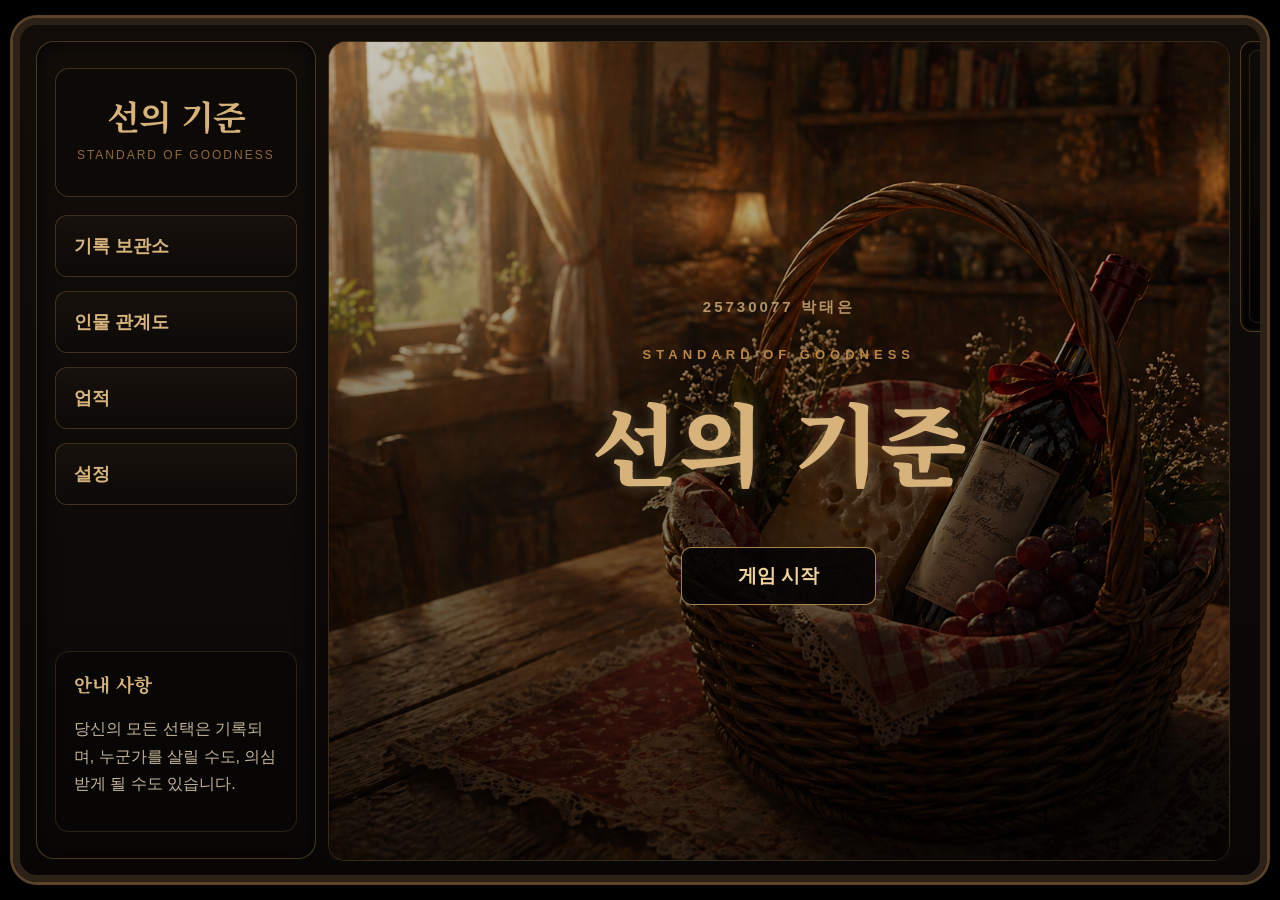
==== commit b4d33e83: "관리자 패널 생성. 경고문 생성" ====
--- a/index.html
+++ b/index.html
@@ -329,6 +329,33 @@
           기록 말소하기
         </button>
 
+        <button id="admin-panel-button" class="admin-panel-button">
+          관리자 패널
+        </button>
+
+        <div id="admin-panel">
+          <h3>관리자 패널</h3>
+          <p>검토할 씬으로 바로 이동합니다.</p>
+          <div id="admin-scene-list"></div>
+        </div>
+
+        <div id="admin-warning-modal">
+          <div class="admin-warning-box">
+            <h3>관리자 패널 안내</h3>
+            <p>
+              이 패널은 스토리와 효과, 기능을 무시한 채<br>
+              오직 원하는 신으로 이동하기 위해 만들어진 장치입니다.
+            </p>
+            <p>
+              적어도 스토리를 한 번 관람하시고 여는 것을 추천드립니다.
+            </p>
+            <div class="admin-warning-actions">
+              <button id="admin-warning-confirm">이해했습니다</button>
+              <button id="admin-warning-cancel">돌아가기</button>
+            </div>
+          </div>
+        </div>
+
       </div>
 
     </aside>
@@ -412,4 +439,4 @@
   <script src="script.js"></script>
 
 </body>
-</html>+</html>
--- a/style.css
+++ b/style.css
@@ -44,7 +44,7 @@
   bottom: 0%;
 
   width: 100%;
-  height: 200px;
+  height: 180px;
 
   z-index: 20;
   pointer-events: none;
@@ -61,7 +61,7 @@
   bottom: 0;
 
   width: 100%;
-  height: 210px;
+  height: 185px;
 
   background:
     linear-gradient(
@@ -88,9 +88,9 @@
 #dialogue {
   position: absolute;
   left: 5%;
-  top: 30px; 
-
-  width: 55%;
+  top: 24px; 
+
+  width: 58%;
   margin: 0;
 
   color: white;
@@ -112,7 +112,7 @@
 #choices {
   position: absolute;
   right: 5%;
-  bottom: 25px; 
+  bottom: 18px; 
 
   width: 30%;
 
@@ -318,6 +318,60 @@
 }
 
 
+
+/* ============================= */
+/* 🔍 배경 천천히 확대 효과 */
+/* ============================= */
+
+#background.background-slow-zoom {
+  animation: backgroundSlowZoom 2.2s ease-out forwards;
+}
+
+@keyframes backgroundSlowZoom {
+  0% {
+    transform: scale(1);
+    filter: brightness(1);
+  }
+
+  100% {
+    transform: scale(1.08);
+    filter: brightness(0.82);
+  }
+}
+
+
+/* ============================= */
+/* ⚫⚪ 흰색 → 검은색 점멸 효과 */
+/* ============================= */
+
+.black-white-flash-overlay {
+  position: absolute;
+  inset: 0;
+  pointer-events: none;
+  z-index: 9999;
+
+  animation: blackWhiteFlash 0.42s ease-out forwards;
+}
+
+@keyframes blackWhiteFlash {
+  0% {
+    background: rgba(255, 255, 255, 0);
+  }
+
+  18% {
+    background: rgba(255, 255, 255, 0.95);
+  }
+
+  42% {
+    background: rgba(0, 0, 0, 0.88);
+  }
+
+  100% {
+    background: rgba(0, 0, 0, 0);
+  }
+}
+
+
 /* ============================= */
 /* ⚡ 화면 깜빡임 효과 */
 /* ============================= */
@@ -331,10 +385,113 @@
 }
 
 /* ============================= */
+/* 🔭 배경 천천히 멀어지는 효과 */
+/* 감정씬 클로즈업 → 서서히 뒤로 빠짐 */
+/* ============================= */
+
+#background.background-slow-zoom-out {
+  animation: backgroundSlowZoomOut 7s ease-out forwards;
+}
+
+@keyframes backgroundSlowZoomOut {
+  0% {
+    transform: scale(1.14);
+    filter: brightness(0.88);
+  }
+
+  100% {
+    transform: scale(1);
+    filter: brightness(1);
+  }
+}
+
+/* ============================= */
+/* ⚡ 기본 흰색 플래시 */
+/* ============================= */
+
+#game.flash::after {
+  content: "";
+  position: absolute;
+  inset: 0;
+  background: rgba(255, 255, 255, 0.8);
+  pointer-events: none;
+  z-index: 9998;
+  animation: basicFlash 0.2s ease-out forwards;
+}
+
+@keyframes basicFlash {
+  0% {
+    opacity: 0;
+  }
+
+  35% {
+    opacity: 1;
+  }
+
+  100% {
+    opacity: 0;
+  }
+}
+
+
+/* ============================= */
+/* 🔍 배경 천천히 확대 효과 */
+/* ============================= */
+
+#background.background-slow-zoom {
+  animation: backgroundSlowZoom 2.2s ease-out forwards;
+}
+
+@keyframes backgroundSlowZoom {
+  0% {
+    transform: scale(1);
+    filter: brightness(1);
+  }
+
+  100% {
+    transform: scale(1.08);
+    filter: brightness(0.82);
+  }
+}
+
+
+/* ============================= */
+/* ⚫⚪ 흰색 → 검은색 점멸 효과 */
+/* ============================= */
+
+.black-white-flash-overlay {
+  position: absolute;
+  inset: 0;
+  pointer-events: none;
+  z-index: 99999;
+  animation: blackWhiteFlash 0.45s ease-out forwards;
+}
+
+@keyframes blackWhiteFlash {
+  0% {
+    background: rgba(255, 255, 255, 0);
+  }
+
+  15% {
+    background: rgba(255, 255, 255, 0.95);
+  }
+
+  38% {
+    background: rgba(0, 0, 0, 0.9);
+  }
+
+  100% {
+    background: rgba(0, 0, 0, 0);
+  }
+}
+
+/* ============================= */
 /* 🔔 기본 토스트 알림 */
 /* 아이템 획득 같은 일반 알림 */
 /* ============================= */
 #toast {
+  display: none;
+
   position: absolute;
   top: 110px;
   right: 32px;
@@ -380,10 +537,10 @@
 /* 🔔 기본 토스트 표시 상태 */
 /* ============================= */
 #toast.show {
+  display: block;
   opacity: 1;
   transform: translateY(0);
 }
-
 
 /* ============================= */
 /* 🚨 경고 토스트 */
@@ -480,19 +637,19 @@
 /* ====================================================== */
 
 #game {
-  width: 95vw;
-  height: 95vh;
-
-  max-width: 1700px;
-  max-height: 950px;
+  width: 98vw;
+  height: 96vh;
+
+  max-width: 1900px;
+  max-height: 980px;
 
   position: relative;
 
   display: grid;
-  grid-template-columns: 320px 1fr 240px;
-  gap: 18px;
-
-  padding: 20px;
+  grid-template-columns: 280px minmax(900px, 1fr) 220px;
+  gap: 12px;
+
+  padding: 16px;
   box-sizing: border-box;
 
   background:
@@ -501,7 +658,7 @@
   border: 7px solid #2c2116;
   border-radius: 24px;
 
-    box-shadow:
+  box-shadow:
     0 0 0 3px #5a4328,
     0 0 60px rgba(0,0,0,0.85);
 
@@ -654,6 +811,9 @@
 
 #main-screen {
   position: relative;
+
+  width: 100%;
+  height: 100%;
 
   overflow: hidden;
 
@@ -852,6 +1012,27 @@
   transform: scale(1.03);
 }
 
+/* ============================= */
+/* 🎬 S7 와이드 배경 보정 */
+/* ============================= */
+
+#main-screen.wide-scene #background {
+  background-size: contain;
+  background-position: center top;
+  background-color: black;
+}
+
+/* ============================= */
+/* 🎭 인물 대화 CG 보정 */
+/* 큰 인물이 나오는 장면에서 얼굴이 UI에 가려지지 않게 조정 */
+/* ============================= */
+
+#main-screen.character-scene #background {
+  background-size: contain;
+  background-position: center 62px;
+  background-color: black;
+}
+
 
 /* ====================================================== */
 /* ✨ 고급 폰트 적용 */
@@ -1449,6 +1630,61 @@
   color: red !important;
 }
 
+/* ============================= */
+/* 🔴 BIG TEXT 연출 */
+/* big1 → big2 → big3 순서로 글자가 점점 커지는 효과 */
+/* ============================= */
+
+.big-text-1 {
+  color: #ff4b4b !important;
+  font-size: clamp(18px, 1.7vw, 28px) !important;
+  font-weight: 800 !important;
+  letter-spacing: 0.03em;
+
+  text-shadow:
+    0 0 8px rgba(255, 40, 40, 0.55),
+    1px 1px 2px rgba(0, 0, 0, 0.9);
+}
+
+.big-text-2 {
+  color: #ff2b2b !important;
+  font-size: clamp(24px, 2.4vw, 42px) !important;
+  font-weight: 900 !important;
+  letter-spacing: 0.05em;
+
+  text-shadow:
+    0 0 12px rgba(255, 40, 40, 0.75),
+    0 0 26px rgba(255, 0, 0, 0.25),
+    1px 1px 2px rgba(0, 0, 0, 0.95);
+}
+
+.big-text-3 {
+  color: #ff0000 !important;
+  font-size: clamp(24px, 2.2vw, 38px) !important;
+  font-weight: 900 !important;
+  letter-spacing: 0.04em;
+  line-height: 1.35 !important;
+
+  text-shadow:
+    0 0 12px rgba(255, 30, 30, 0.85),
+    0 0 26px rgba(255, 0, 0, 0.35),
+    2px 2px 4px rgba(0, 0, 0, 1);
+
+  animation: bigTextPulse 0.75s ease-in-out infinite alternate;
+}
+
+@keyframes bigTextPulse {
+  from {
+    transform: scale(1);
+    filter: brightness(1);
+  }
+
+  to {
+    transform: scale(1.04);
+    filter: brightness(1.28);
+  }
+}
+
 
 /* ====================================================== */
 /* ⌨️ 선의 기준 입력창 */
@@ -1701,7 +1937,7 @@
   justify-content: center;
   align-items: center;
 
-  padding: 60px;
+  padding: 44px 60px 38px;
   box-sizing: border-box;
 
   background: black;
@@ -1711,21 +1947,25 @@
 
 /* ====================================================== */
 /* 🖤 엔딩 크레딧 텍스트 */
-/* 키보드로 입력되듯 천천히 출력되는 중앙 문장 */
+/* 화면 안에 버튼까지 들어오도록 높이 고정 줄임 */
 /* ====================================================== */
 
 .ending-credit-text {
   width: min(780px, 86%);
+  min-height: auto;
+  max-height: calc(100% - 95px);
 
   color: #e8d7b0;
 
   font-family: "Noto Serif KR", serif;
-  font-size: clamp(20px, 1.6vw, 30px);
+  font-size: clamp(17px, 1.25vw, 23px);
   font-weight: 700;
-  line-height: 2;
+  line-height: 1.75;
 
   text-align: center;
   white-space: pre-line;
+
+  overflow-y: auto;
 
   text-shadow:
     0 0 10px rgba(215, 178, 122, 0.25),
@@ -1734,12 +1974,14 @@
 
 /* ====================================================== */
 /* 🕰️ 시간을 돌리기 버튼 */
-/* 엔딩 크레딧을 본 뒤 처음 씬으로 돌아가는 버튼 */
+/* 텍스트와 너무 멀어지지 않게 위 여백 축소 */
 /* ====================================================== */
 
 .ending-credit-button {
-  margin-top: 46px;
-  padding: 15px 54px;
+  flex-shrink: 0;
+
+  margin-top: 18px;
+  padding: 13px 50px;
 
   background:
     linear-gradient(
@@ -1754,7 +1996,7 @@
   color: #f0d39b;
 
   font-family: "Noto Serif KR", serif;
-  font-size: 18px;
+  font-size: 17px;
   font-weight: 800;
 
   cursor: pointer;
@@ -1764,16 +2006,6 @@
     0 0 18px rgba(255,180,90,0.16);
 
   transition: all 0.25s ease;
-}
-
-.ending-credit-button:hover {
-  transform: translateY(-3px);
-
-  border-color: rgba(255, 210, 130, 0.95);
-
-  box-shadow:
-    inset 0 0 12px rgba(0,0,0,0.85),
-    0 0 24px rgba(255,180,90,0.26);
 }
 
 /* ====================================================== */
@@ -2211,6 +2443,217 @@
 /* ==============================
    🌘 시작 전 안내문 다음 버튼
 ============================== */
+
+/* ==============================
+   관리자 패널
+============================== */
+.admin-panel-button {
+  width: 100%;
+  margin-top: 10px;
+  padding: 12px 12px;
+
+  background: rgba(45, 30, 12, 0.82);
+  border: 1px solid rgba(218, 176, 92, 0.74);
+  border-radius: 8px;
+
+  color: #f4d28e;
+  font-family: inherit;
+  font-size: 13px;
+  font-weight: 800;
+  letter-spacing: 0.12em;
+
+  cursor: pointer;
+  transition: 0.2s ease;
+
+  box-shadow:
+    inset 0 0 12px rgba(218, 176, 92, 0.1),
+    0 0 10px rgba(0, 0, 0, 0.36);
+}
+
+.admin-panel-button:hover {
+  color: #fff4c8;
+  border-color: rgba(255, 221, 142, 0.95);
+  background: rgba(74, 49, 18, 0.88);
+  box-shadow:
+    inset 0 0 14px rgba(255, 215, 130, 0.14),
+    0 0 14px rgba(225, 174, 92, 0.24);
+  transform: translateY(-1px);
+}
+
+.admin-panel-button:active {
+  transform: translateY(1px);
+}
+
+#admin-panel {
+  display: none;
+  position: absolute;
+  top: calc(100% + 12px);
+  right: 0;
+
+  width: 280px;
+  max-height: 430px;
+  padding: 14px;
+  overflow-y: auto;
+  box-sizing: border-box;
+
+  background:
+    radial-gradient(circle at top, rgba(92, 63, 25, 0.26), transparent 58%),
+    linear-gradient(180deg, rgba(27, 19, 11, 0.97), rgba(8, 6, 4, 0.98));
+  border: 1px solid rgba(210, 164, 82, 0.56);
+  border-radius: 10px;
+
+  color: #ead8b8;
+  z-index: 500;
+
+  box-shadow:
+    inset 0 0 16px rgba(0, 0, 0, 0.85),
+    0 18px 32px rgba(0, 0, 0, 0.62);
+}
+
+#admin-panel.show {
+  display: block;
+}
+
+#admin-panel h3 {
+  margin: 0 0 6px;
+  color: #f0c987;
+  font-size: 18px;
+  font-weight: 900;
+}
+
+#admin-panel p {
+  margin: 0 0 12px;
+  color: #a98b5c;
+  font-size: 12px;
+  line-height: 1.5;
+}
+
+#admin-scene-list {
+  display: grid;
+  grid-template-columns: repeat(2, minmax(0, 1fr));
+  gap: 8px;
+}
+
+.admin-scene-button {
+  min-height: 34px;
+  padding: 8px 6px;
+
+  background: rgba(18, 12, 7, 0.88);
+  border: 1px solid rgba(176, 128, 58, 0.58);
+  border-radius: 7px;
+
+  color: #dec28f;
+  font-family: inherit;
+  font-size: 12px;
+  font-weight: 700;
+  line-height: 1.25;
+  word-break: keep-all;
+
+  cursor: pointer;
+  transition: 0.18s ease;
+}
+
+.admin-scene-button:hover {
+  color: #fff1bf;
+  border-color: rgba(247, 205, 116, 0.9);
+  background: rgba(60, 40, 16, 0.9);
+  transform: translateY(-1px);
+}
+
+.admin-scene-button:active {
+  transform: translateY(1px);
+}
+
+#admin-warning-modal {
+  display: none;
+  position: fixed;
+  inset: 0;
+
+  align-items: center;
+  justify-content: center;
+  padding: 24px;
+  box-sizing: border-box;
+
+  background: rgba(5, 3, 2, 0.74);
+  z-index: 9200;
+}
+
+#admin-warning-modal.show {
+  display: flex;
+}
+
+.admin-warning-box {
+  width: min(520px, 92%);
+  padding: 28px 30px 26px;
+
+  background:
+    radial-gradient(circle at top, rgba(112, 76, 28, 0.26), transparent 62%),
+    linear-gradient(180deg, rgba(31, 22, 13, 0.98), rgba(8, 6, 4, 0.99));
+  border: 1px solid rgba(225, 177, 88, 0.68);
+  border-radius: 12px;
+
+  color: #ead8b8;
+  text-align: center;
+
+  box-shadow:
+    inset 0 0 18px rgba(0, 0, 0, 0.88),
+    inset 0 0 0 1px rgba(255, 220, 150, 0.08),
+    0 24px 44px rgba(0, 0, 0, 0.72);
+}
+
+.admin-warning-box h3 {
+  margin: 0 0 16px;
+  color: #f0c987;
+  font-size: 22px;
+  font-weight: 900;
+}
+
+.admin-warning-box p {
+  margin: 0 0 14px;
+  color: #e4d0ad;
+  font-size: 15px;
+  line-height: 1.75;
+  word-break: keep-all;
+}
+
+.admin-warning-actions {
+  display: grid;
+  grid-template-columns: repeat(2, minmax(0, 1fr));
+  gap: 10px;
+  margin-top: 22px;
+}
+
+.admin-warning-actions button {
+  min-height: 42px;
+  padding: 11px 12px;
+
+  background: rgba(18, 12, 7, 0.88);
+  border: 1px solid rgba(214, 165, 78, 0.68);
+  border-radius: 8px;
+
+  color: #f1d39a;
+  font-family: inherit;
+  font-size: 14px;
+  font-weight: 800;
+  letter-spacing: 0.04em;
+
+  cursor: pointer;
+  transition: 0.18s ease;
+}
+
+.admin-warning-actions button:hover {
+  color: #fff4c8;
+  border-color: rgba(255, 221, 142, 0.96);
+  background: rgba(64, 42, 16, 0.92);
+  box-shadow:
+    inset 0 0 12px rgba(255, 215, 130, 0.12),
+    0 0 14px rgba(225, 174, 92, 0.2);
+  transform: translateY(-1px);
+}
+
+.admin-warning-actions button:active {
+  transform: translateY(1px);
+}
 #before-message-next-button {
   display: none;
 
@@ -2249,3 +2692,20 @@
   opacity: 0.35;
   cursor: default;
 }
+
+/* ============================= */
+/* 🎬 특정 배경 위치 보정 */
+/* 일부 CG가 위로 뜰 때만 개별 적용 */
+/* ============================= */
+
+#background.bg-down-1 {
+  background-position: center calc(50% + 70px) !important;
+}
+
+#background.bg-down-2 {
+  background-position: center calc(50% + 130px) !important;
+}
+
+#background.bg-up-1 {
+  background-position: center calc(50% - 70px) !important;
+}
